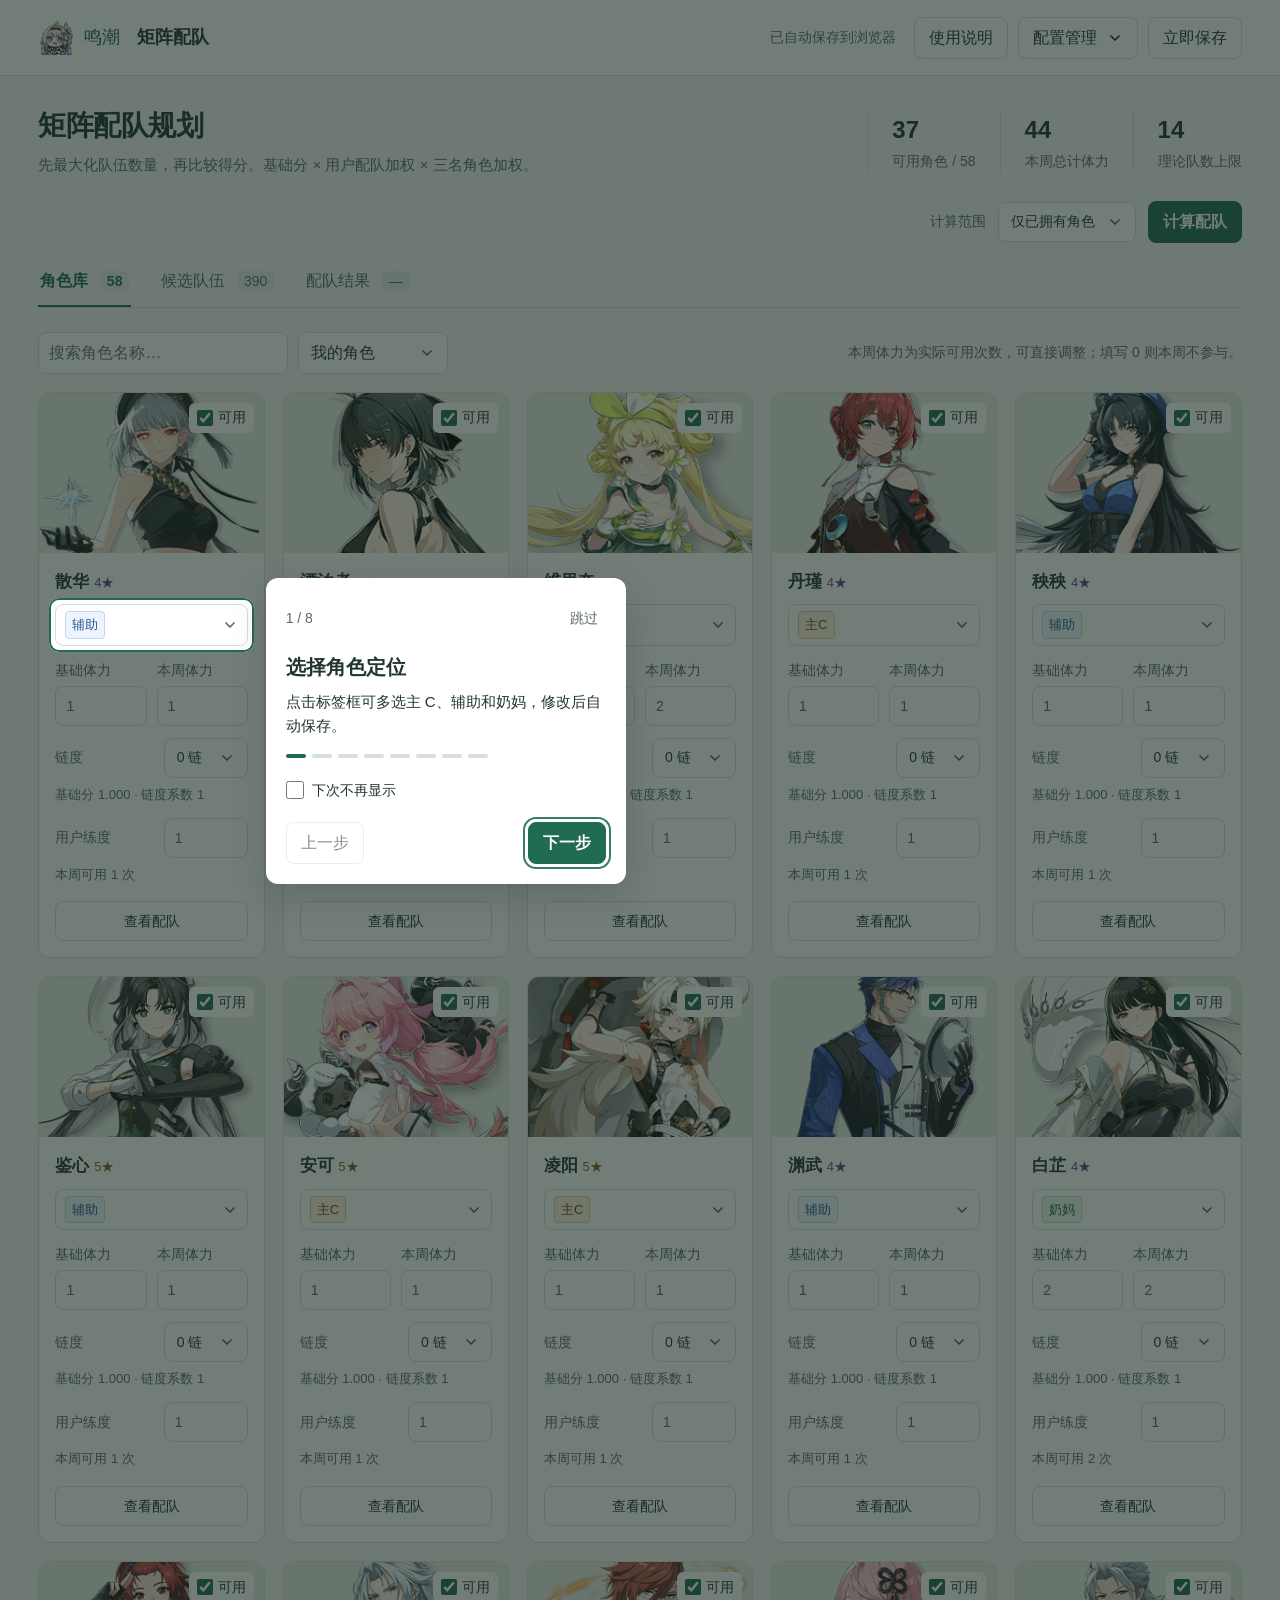
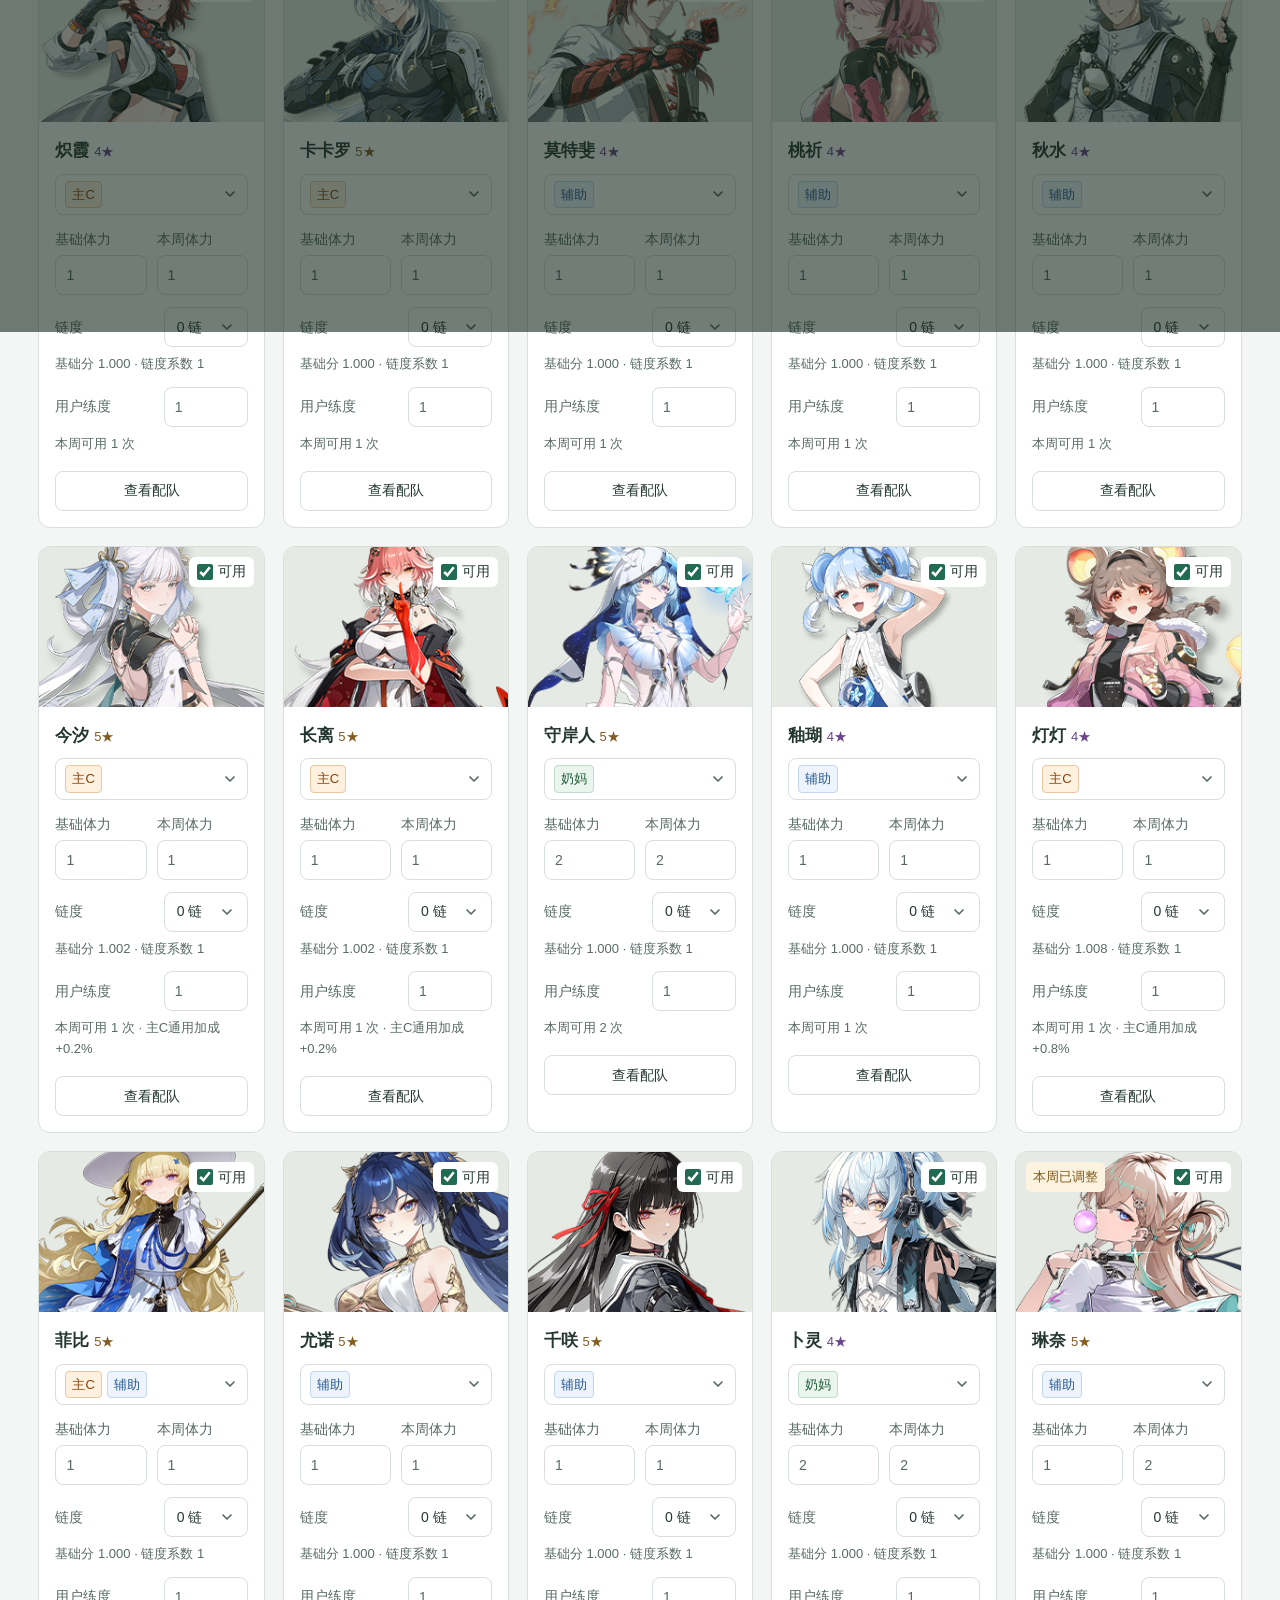
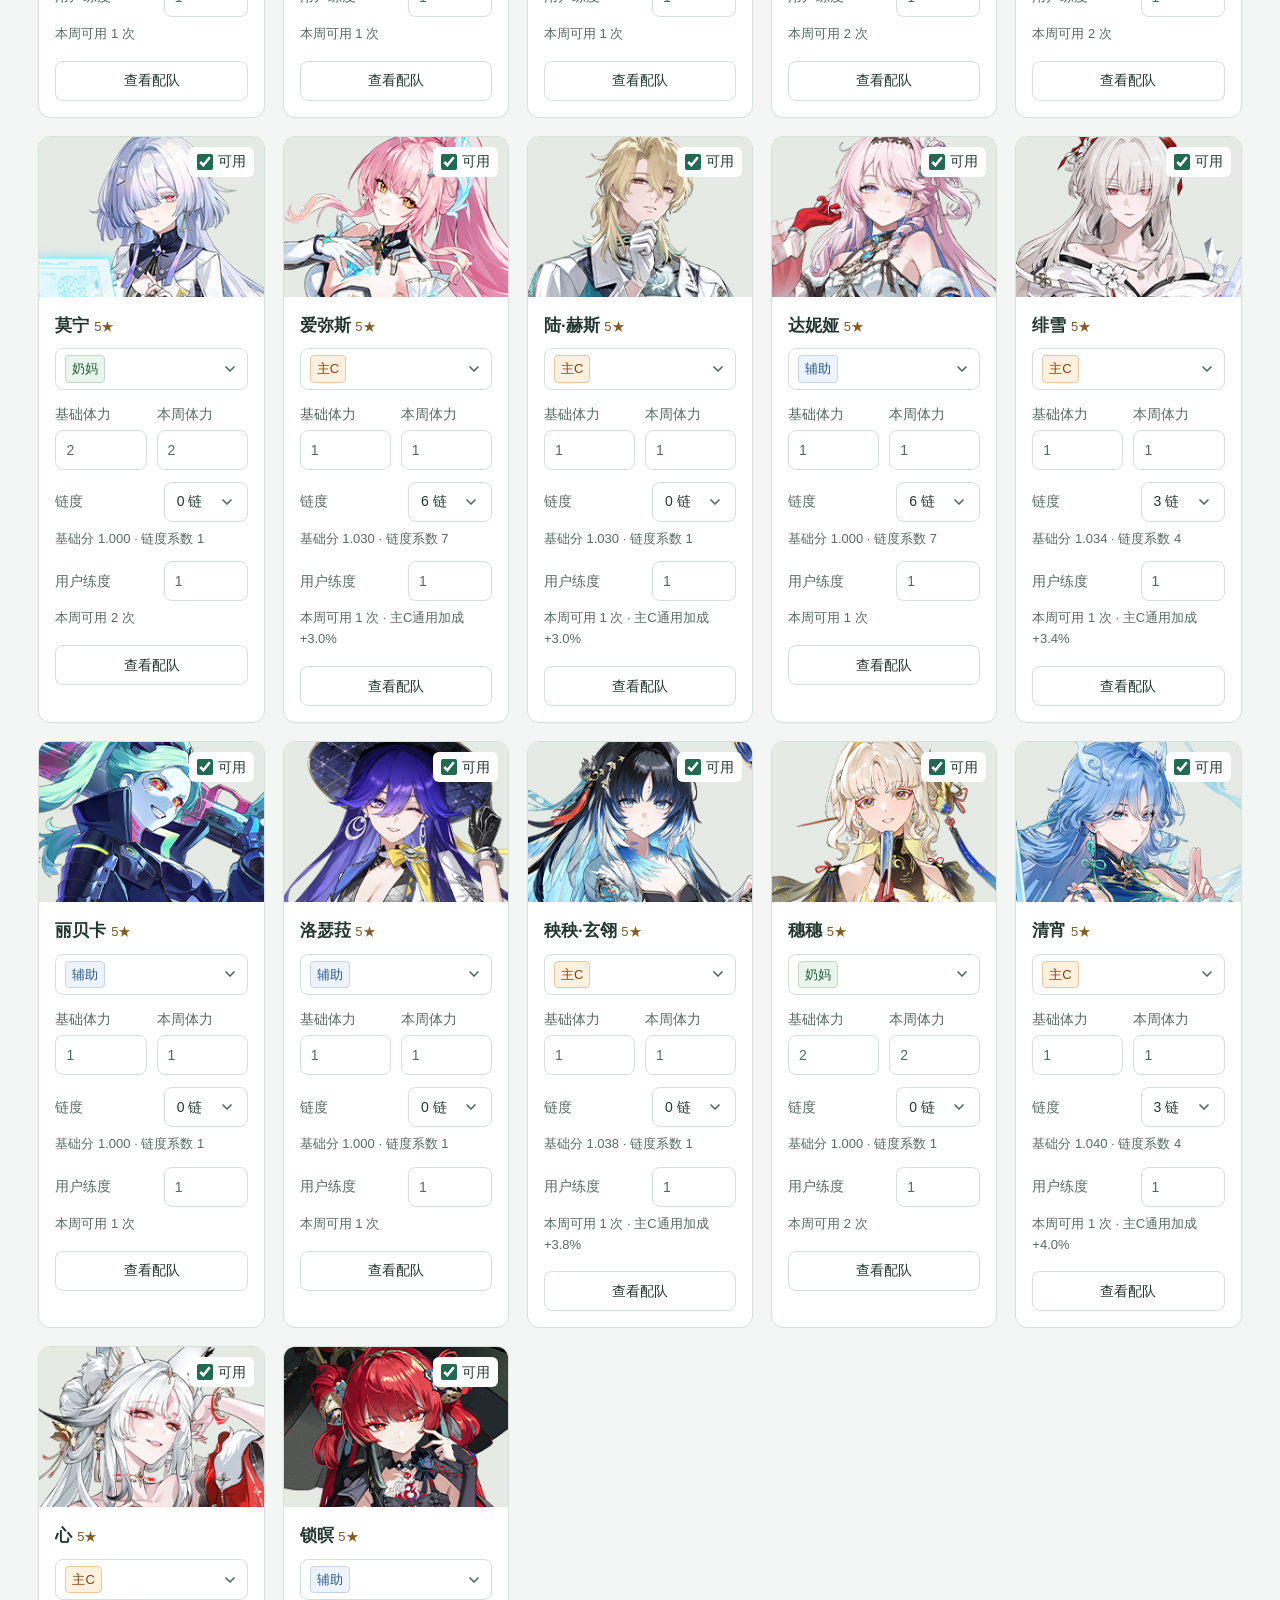
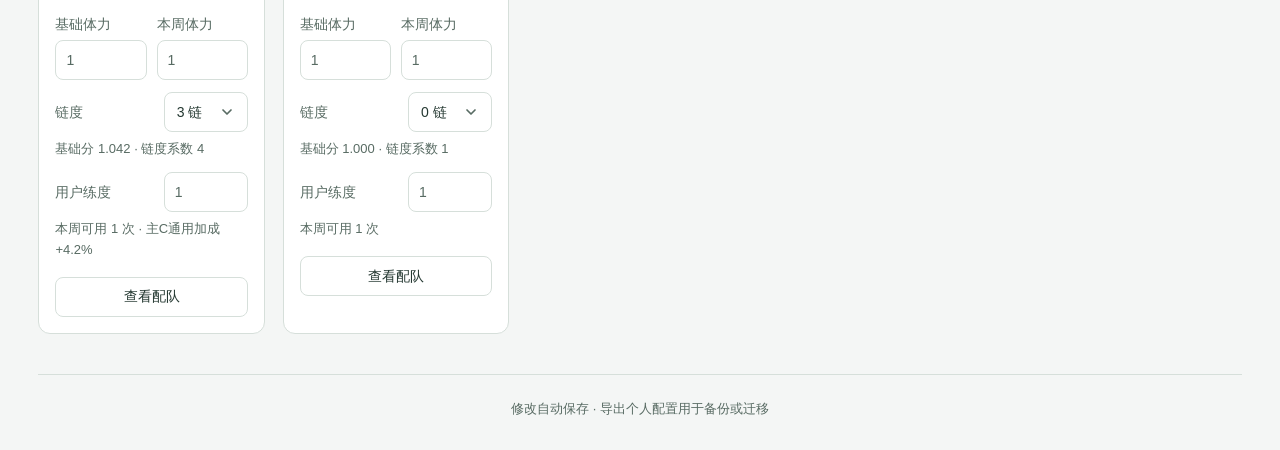
==== web/team_planner/index.html @ 70b5a16c "Extract standalone matrix planner" ====
<!doctype html>
<html lang="zh-CN">
<head><meta charset="utf-8"><meta name="viewport" content="width=device-width,initial-scale=1"><base href="./"><link rel="icon" href="./favicon.ico" sizes="any"><link rel="apple-touch-icon" href="./favicon.png"><title>鸣潮 · 矩阵配队</title><link rel="stylesheet" href="./style.css"><script defer src="./vendor/solver.js"></script><script defer src="./solver-source.js"></script><script defer src="./seed.js"></script><script defer src="./local-planner.js"></script><script defer src="./app.js"></script><script defer src="./custom-select.js"></script></head>
<body>
<header><a class="brand" href="./index.html"><img src="./favicon.png" width="36" height="36" alt="达妮娅"><span>鸣潮 <b>矩阵配队</b></span></a><div class="header-actions"><span id="save-status" role="status">正在载入…</span><button id="show-guide" type="button">使用说明</button><details class="config-menu"><summary>配置管理<svg viewBox="0 0 16 16" aria-hidden="true"><path d="m4 6 4 4 4-4"/></svg></summary><div class="config-options"><button id="export-config">导出个人配置</button><button id="import-config">导入个人配置</button><button id="restore-config">恢复上次保存</button></div></details><input id="import-file" type="file" accept=".json,application/json" hidden><button id="save">立即保存</button></div></header>
<main>
<section class="intro"><div><h1>矩阵配队规划</h1><p class="muted">先最大化队伍数量，再比较得分。基础分 × 用户配队加权 × 三名角色加权。</p></div><div class="summary" id="summary"></div></section>
<div class="workspace-actions"><label class="planning-scope-label">计算范围 <select id="planning-scope" aria-label="配队范围"><option value="owned">仅已拥有角色</option><option value="all">全角色计算（含未拥有）</option></select></label><button class="primary" id="calculate">计算配队</button></div>
<nav aria-label="页面"><button data-tab="characters" class="active">角色库 <span id="character-count"></span></button><button data-tab="teams">候选队伍 <span id="team-count"></span></button><button data-tab="results">配队结果 <span id="result-count">—</span></button></nav>
<section id="characters" class="page">
<div class="toolbar"><div class="filters"><input id="character-search" type="search" placeholder="搜索角色名称…" aria-label="搜索角色"><select id="character-filter" aria-label="角色筛选"><option value="all">全部角色</option><option value="owned" selected>我的角色</option><option value="unowned">未拥有</option><option value="healer">奶妈</option><option value="weekly">本周已调整</option></select></div><span class="hint">本周体力为实际可用次数，可直接调整；填写 0 则本周不参与。</span></div>
<div id="character-grid" class="character-grid"></div>
</section>
<section id="teams" class="page" hidden>
<div class="toolbar"><div class="filters"><input id="team-search" type="search" placeholder="搜索成员，空格匹配多人，如：赞 夏" aria-label="搜索队伍"><select id="team-filter" aria-label="队伍筛选"><option value="available">现有角色可组成</option><option value="all">全部候选</option><option value="unowned">包含未拥有角色</option><option value="locked">必选队伍</option><option value="disabled">已停用</option></select></div><button id="new-team">新建队伍</button></div>
<p class="hint">同一队伍可以有多套输出轴。配队顺序可编辑，实际起手和槽位请参考轴说明。工坊与 Wiki 资料不代表你的账号已实测。</p>
<div id="evidence-filter" class="evidence-filter" aria-label="按证据来源筛选"></div>
<div id="team-grid" class="team-grid"></div>
</section>
<section id="results" class="page" hidden>
<div class="toolbar"><label class="check"><input id="include-inferred" type="checkbox"> 包含机制推导的替补组合（待验证）</label><label class="check"><input id="fill-roles" type="checkbox"> 剩余体力按主辅奶补队</label><label class="check"><input id="fill-solo" type="checkbox"> 丹瑾单人补队（剩余两位不限定位）</label><span class="hint">优先使用候选队伍，再按定位补充；结果按得分升序排列。</span></div>
<div id="result-body" class="empty"><strong>尚未生成配队方案</strong><p>设置角色与候选队伍后，点击上方「计算配队」。</p></div>
</section>
<footer>修改自动保存 · 导出个人配置用于备份或迁移</footer>
</main>
<dialog id="editor"><form id="team-form"><div class="dialog-heading"><div><h2 id="editor-title">编辑队伍</h2><button id="editor-guide" type="button" class="editor-guide">填写说明</button></div><button type="button" id="close-editor" aria-label="关闭">×</button></div>
<div id="member-inputs" class="member-inputs"></div><div id="rover-parking" hidden></div>
<label id="rover-row" hidden>漂泊者属性<select id="rover-attribute"><option value="">请选择属性</option><option>衍射</option><option>湮灭</option><option>气动</option><option>导电</option></select></label>
<p class="hint" id="team-weight"></p><p class="hint" id="source-audit-status"></p>
<label class="block">配队备注<textarea id="team-note" rows="2"></textarea></label>
<div class="axis-heading"><h3>输出轴</h3><button id="add-axis" type="button">＋ 添加一套轴</button></div>
<select id="axis-select" aria-label="选择输出轴"></select><div id="axis-fields"><label class="block">轴名称<input id="axis-name"></label><label class="block">轴说明 / 固定按键流程<textarea id="axis-description" rows="7"></textarea></label><a id="axis-source" target="_blank" rel="noopener">查看工坊代码</a></div><p id="axis-empty" class="hint">该队伍只有配队推荐，尚无输出轴。可以先规划，之后补轴。</p>
<div id="team-sources" class="sources"></div><p id="editor-error" role="alert"></p>
<div class="dialog-footer"><button id="delete-team" type="button" class="danger">删除此候选</button><button type="submit" class="primary">应用到候选列表</button></div>
</form></dialog>
<div id="onboarding" hidden>
<div class="tour-shade"></div><div class="tour-focus" aria-hidden="true"></div>
<section class="tour-panel" role="dialog" aria-modal="true" aria-labelledby="onboarding-title" tabindex="-1">
<div class="tour-heading"><span id="tour-progress"></span><button id="tour-skip" type="button">跳过</button></div>
<h2 id="onboarding-title"></h2><p id="tour-description"></p>
<div class="tour-dots" id="tour-dots" aria-hidden="true"></div>
<label class="check"><input id="hide-onboarding" type="checkbox">下次不再显示</label>
<div class="tour-actions"><button id="tour-prev" type="button">上一步</button><button id="tour-next" type="button" class="primary">下一步</button></div>
</section></div>
<div id="toast"  role="status" hidden></div>
</body></html>
---- web/team_planner/style.css ----
/* Shared visual system: a quiet, readable planning tool. */
:root{--bg:#f4f6f5;--paper:#fff;--ink:#233730;--muted:#586b63;--line:#d6dfda;--accent:#216b52;--soft:#eaf3ed;--gold:#855b21;--focus:#337e65;--field:#fff;--radius:12px;--shadow:0 12px 36px #00000024;--video-ink:#255892;--video-bg:#edf4fd;--workshop-ink:#6a438b;--workshop-bg:#f4eef9;--wiki-ink:#80591c;--wiki-bg:#fbf2df}
*{box-sizing:border-box;scrollbar-width:thin;scrollbar-color:#a8b9af var(--bg)}
body{margin:0;background:var(--bg);color:var(--ink);font:16px/1.5 "Segoe UI","Microsoft YaHei",sans-serif}
::selection{background:#cce5d8;color:#173e2d}input,textarea{caret-color:var(--accent)}
button,input,select,textarea{font:inherit;color:inherit}button,input,select,textarea,summary{border:1px solid var(--line);border-radius:8px;background:var(--field)}
button,summary{min-height:40px;padding:8px 14px;cursor:pointer;transition:background-color 140ms ease-out,border-color 140ms ease-out}
button:hover,summary:hover{border-color:#91ada0;background:var(--soft)}button:disabled{opacity:.55;cursor:default}
button:focus-visible,summary:focus-visible,a:focus-visible,input:focus-visible,textarea:focus-visible{outline:2px solid var(--focus);outline-offset:3px}
input,select,textarea{padding:8px 10px;min-width:0}input::placeholder,textarea::placeholder{color:#63766c}
input[type=checkbox]{accent-color:var(--accent);width:18px;height:18px;margin:0;cursor:pointer;flex:none}
a{color:var(--accent);text-underline-offset:3px}.primary{background:var(--accent);border-color:var(--accent);color:#fff;font-weight:600}.primary:hover{background:#19533f;color:#fff}
header{display:flex;align-items:center;justify-content:space-between;gap:20px;min-height:76px;padding:14px clamp(20px,3vw,48px);background:var(--paper);border-bottom:1px solid var(--line);position:sticky;top:0;z-index:5}
.brand{color:var(--accent);text-decoration:none;white-space:nowrap;font-size:18px}.brand b{margin-left:12px;color:var(--ink);font-weight:600}.header-actions{display:flex;align-items:center;gap:10px}#save-status{font-size:14px;color:var(--muted);margin-right:8px}
.config-menu{position:relative}.config-menu summary{display:flex;align-items:center;gap:10px;list-style:none}.config-menu summary::-webkit-details-marker{display:none}.config-menu svg{width:16px;height:16px;fill:none;stroke:currentColor;stroke-width:1.7;stroke-linecap:round;stroke-linejoin:round}.config-options{position:absolute;right:0;top:calc(100% + 8px);z-index:7;width:190px;padding:6px;border-radius:10px;background:var(--paper);box-shadow:var(--shadow)}.config-options button{display:block;width:100%;border:0;text-align:left}
main{max-width:1500px;margin:auto;padding:32px clamp(20px,3vw,48px)}
.intro{display:flex;justify-content:space-between;align-items:center;gap:32px;margin-bottom:24px}h1{font-size:28px;line-height:1.3;font-weight:650;letter-spacing:-.02em;margin:0 0 10px}h2,h3{font-weight:600}.muted,.hint{color:var(--muted)}.muted{margin:0;max-width:70ch;font-size:15px}.hint{font-size:14px;line-height:1.7}.summary{display:flex;gap:24px;flex-shrink:0}.summary>div{padding-left:24px;border-left:1px solid var(--line)}.summary strong{display:block;font-size:24px;font-weight:600;font-variant-numeric:tabular-nums}.summary small{display:block;font-size:14px;color:var(--muted);font-weight:400;white-space:nowrap;margin-top:3px}
.workspace-actions{display:flex;justify-content:flex-end;align-items:center;gap:12px;margin-bottom:14px}.planning-scope-label{display:flex;align-items:center;gap:12px;font-size:14px;color:var(--muted)}
nav{display:flex;gap:28px;border-bottom:1px solid var(--line);margin-bottom:24px}nav button{border:0;border-bottom:2px solid transparent;border-radius:0;background:transparent;color:var(--muted);padding:12px 2px}nav button.active{border-color:var(--accent);color:var(--accent);font-weight:600}nav button:hover{background:transparent;color:var(--accent)}nav span{margin-left:7px;font-size:14px;font-variant-numeric:tabular-nums;background:#e5ece7;padding:2px 7px;border-radius:5px}
.toolbar{display:flex;justify-content:space-between;align-items:center;gap:14px;margin-bottom:18px;flex-wrap:wrap}.filters{display:flex;gap:10px;max-width:100%;flex-wrap:wrap}.filters input{width:250px;max-width:100%}.check{display:inline-flex;align-items:center;gap:8px;font-size:14px;min-height:32px}.check input{flex:none}
.character-grid{display:grid;grid-template-columns:repeat(auto-fill,minmax(220px,1fr));gap:18px}.character-card{background:var(--paper);border:1px solid var(--line);border-radius:var(--radius);overflow:hidden;position:relative}.portrait{height:160px;position:relative;background:#e6eae4;overflow:hidden}.portrait>img{width:100%;height:100%;object-fit:cover;object-position:center 18%;display:block}.character-card.unowned .portrait>img{filter:grayscale(.8);opacity:.6}.character-card.unowned{background:#eef1ee}.availability{position:absolute;top:10px;right:10px;display:flex;align-items:center;gap:5px;min-height:30px;padding:4px 8px;background:var(--paper);border-radius:6px;font-size:14px}.availability input{width:16px;height:16px}.weekly-badge{position:absolute;left:10px;top:10px;font-size:13px;padding:5px 7px;border-radius:5px;background:var(--wiki-bg);color:var(--wiki-ink)}
.character-info{padding:16px}.character-name{font-size:17px;font-weight:600;margin-bottom:10px;overflow:hidden;text-overflow:ellipsis;white-space:nowrap}.rarity{font-size:13px;font-weight:500}.rarity-5{color:var(--gold)}.rarity-4{color:var(--workshop-ink)}.stamina-inputs{display:flex;gap:10px;margin-top:14px}.stamina-inputs label{flex:1;min-width:0;font-size:14px;color:var(--muted)}.stamina-inputs input{width:100%;margin-top:5px;height:40px;font-variant-numeric:tabular-nums}.character-weight{display:flex;align-items:center;justify-content:space-between;gap:10px;margin-top:12px;font-size:14px;color:var(--muted);white-space:nowrap}.character-weight input{width:84px;height:40px;font-variant-numeric:tabular-nums}.character-foot{font-size:13px;color:var(--muted);margin-top:7px;line-height:1.6}.character-info>[data-view-teams]{width:100%;margin-top:16px;font-size:14px}
.role-select{position:relative;margin:10px 0}.role-select-trigger{display:flex;align-items:center;flex-wrap:wrap;gap:5px;width:100%;padding:6px 9px;min-height:40px;text-align:left}.role-tag{padding:3px 6px;font-size:13px;border-radius:4px;background:var(--role-bg);color:var(--role-color);border:1px solid var(--role-border)}.role-0{--role-color:#89410b;--role-bg:#fff1df;--role-border:#ebc69e}.role-1{--role-color:#255892;--role-bg:#edf4fd;--role-border:#c3d6ef}.role-2{--role-color:#24613d;--role-bg:#eaf5ed;--role-border:#c0dbc9}.role-arrow{margin-left:auto;display:grid;place-items:center;width:16px;height:16px;color:var(--muted)}.role-arrow svg{width:16px;height:16px;display:block}.role-options{position:absolute;left:0;right:0;top:calc(100% + 5px);z-index:3;background:var(--paper);border-radius:8px;box-shadow:var(--shadow);padding:5px}.role-option{display:flex;align-items:center;gap:8px;width:100%;border:0;text-align:left;padding:7px}.role-check{width:16px;height:16px;line-height:14px;text-align:center;border:1px solid var(--line);border-radius:3px}.role-option[aria-checked=true] .role-check{background:var(--accent);border-color:var(--accent);color:#fff}
.evidence-filter{margin:20px 0 24px;padding:18px 0;border-top:1px solid var(--line);border-bottom:1px solid var(--line)}.evidence-filter-heading{display:flex;align-items:center;gap:14px;margin-bottom:12px;flex-wrap:wrap}.evidence-filter-heading strong{font-size:15px}.evidence-filter-heading>span{font-size:13px;color:var(--muted)}.evidence-filter-heading button{margin-left:auto;font-size:14px;min-height:32px;padding:4px 10px}.evidence-filter-options{display:flex;flex-wrap:wrap;gap:8px}.evidence-chip{display:inline-flex;align-items:center;gap:8px;min-height:38px;padding:7px 10px;font-size:14px;background:var(--tag-bg);color:var(--tag-ink);border:1px solid transparent}.evidence-chip:hover{background:var(--tag-bg);border-color:var(--tag-ink)}.evidence-chip[aria-pressed=true]{outline:2px solid var(--tag-ink);outline-offset:1px;border-color:var(--tag-ink)}.evidence-count{padding-left:8px;border-left:1px solid currentColor;font-size:13px;font-variant-numeric:tabular-nums}.evidence-video{--tag-ink:var(--video-ink);--tag-bg:var(--video-bg)}.evidence-workshop{--tag-ink:var(--workshop-ink);--tag-bg:var(--workshop-bg)}.evidence-wiki{--tag-ink:var(--wiki-ink);--tag-bg:var(--wiki-bg)}.evidence-reference{--tag-ink:#596960;--tag-bg:#eef1ef}.evidence-tags{display:flex;flex-wrap:wrap;gap:5px;min-width:0}.tag{display:inline-flex;align-items:center;gap:6px;font-size:14px;line-height:1.5;border-radius:4px;background:var(--tag-bg,var(--soft));color:var(--tag-ink,var(--accent));padding:4px 7px}.tag b{font-weight:600;font-variant-numeric:tabular-nums}
.team-grid,.result-grid{display:grid;grid-template-columns:repeat(auto-fill,minmax(320px,1fr));gap:18px}.team-card{border:1px solid var(--line);background:var(--paper);padding:18px;border-radius:var(--radius);display:flex;flex-direction:column;min-width:0}.team-card.disabled{background:#edf0ed;color:var(--muted)}.team-card.disabled .member img{filter:grayscale(.85);opacity:.65}.team-card.disabled .tag{color:#596960;background:#e3e9e4}.team-top{display:flex;justify-content:space-between;align-items:flex-start;gap:10px;margin-bottom:18px}.team-top>.check{flex-shrink:0;white-space:nowrap}.team-portraits{display:flex;gap:12px;margin-bottom:14px}.member{flex:1;min-width:0;text-align:center}.member img{width:100%;height:96px;border-radius:7px;object-fit:cover;object-position:center 18%;background:#edf0e9}.member span{display:block;font-size:14px;margin-top:5px;white-space:nowrap;overflow:hidden;text-overflow:ellipsis}.team-meta{font-size:13px;color:var(--muted);line-height:1.7;margin-bottom:16px}.team-bottom{display:flex;justify-content:space-between;align-items:center;flex-wrap:wrap;gap:12px;margin-top:auto;padding-top:14px;border-top:1px solid var(--line)}.team-bottom small{flex:1;min-width:140px;font-size:13px;color:var(--muted);font-variant-numeric:tabular-nums}.team-bottom button{font-size:14px;min-height:36px;padding:7px 10px}
.empty{padding:64px 24px;text-align:center;border:1px dashed var(--line);border-radius:var(--radius);color:var(--muted);grid-column:1/-1}.empty strong{font-size:20px;color:var(--ink);font-weight:600}.empty p{font-size:15px;margin:10px 0 0}.result-heading{display:flex;align-items:center;justify-content:space-between;gap:24px;padding:20px 0;border-bottom:1px solid var(--line);margin-bottom:22px}.result-heading strong{font-size:26px}.result-heading p{font-size:14px;margin:6px 0 0;color:var(--muted)}.result-heading .hint{font-variant-numeric:tabular-nums}.remaining{margin-top:32px}.remaining h3{margin-bottom:8px}.remaining-list{display:flex;flex-wrap:wrap;gap:8px}.remaining-list span{background:var(--paper);border:1px solid var(--line);padding:7px 10px;border-radius:6px;font-size:14px}.stale:before{content:"配置已修改，请重新计算。卡片已同步当前设置，配队方案仍为上次计算结果。";display:block;padding:12px 16px;margin-bottom:14px;background:var(--wiki-bg);border-radius:8px;color:var(--wiki-ink)}footer{font-size:13px;color:var(--muted);text-align:center;padding:24px 0 0;margin-top:40px;border-top:1px solid var(--line)}
dialog{border:0;border-radius:16px;padding:28px;width:min(780px,calc(100vw - 32px));max-height:90vh;background:var(--paper);color:var(--ink);box-shadow:var(--shadow)}dialog::backdrop{background:#172c2466}.dialog-heading{display:flex;justify-content:space-between;align-items:flex-start;gap:16px;margin-bottom:24px}.dialog-heading h2{font-size:20px;margin:0;line-height:1.5}.dialog-heading button{padding:0;width:36px;min-height:36px;font-size:24px;flex:none}.member-inputs{display:grid;grid-template-columns:repeat(3,minmax(0,1fr));gap:14px}.member-inputs label{font-size:14px;color:var(--muted)}.member-inputs img{display:block;width:100%;height:112px;object-fit:cover;object-position:center 18%;border-radius:8px;margin:7px 0}.editor-options{display:flex;align-items:end;gap:18px;flex-wrap:wrap;margin-top:22px}.editor-options>label:not(.check){font-size:14px;color:var(--muted)}.editor-options input[type=number]{display:block;margin-top:6px;width:130px}.editor-options .check{min-height:40px}.block{display:block;font-size:14px;color:var(--muted);margin-top:18px}.block input,.block textarea{display:block;width:100%;margin-top:7px}.block textarea{resize:vertical;line-height:1.6}.axis-heading{display:flex;justify-content:space-between;align-items:center;gap:14px;border-top:1px solid var(--line);padding-top:16px;margin-top:24px}.axis-heading h3{font-size:16px}.axis-heading button{font-size:14px}.sources{max-height:200px;overflow:auto;margin-top:18px;display:flex;flex-direction:column;gap:8px}.sources a,#axis-source{font-size:14px;overflow-wrap:anywhere}#axis-source{display:inline-block;margin-top:10px}.dialog-footer{display:flex;justify-content:space-between;gap:16px;margin-top:24px;padding-top:20px;border-top:1px solid var(--line)}.danger{color:#923b30;background:#fff8f6}.danger:hover{background:#fbe9e5;border-color:#c08c84}#editor-error{color:#a8342b;font-size:14px}#toast{position:fixed;bottom:24px;left:50%;transform:translateX(-50%);max-width:calc(100vw - 32px);width:max-content;padding:12px 20px;background:var(--ink);color:#fff;border-radius:9px;z-index:40;box-shadow:var(--shadow)}
.custom-select{display:inline-flex;position:relative;min-width:0;max-width:100%;vertical-align:middle}select.custom-select-native{display:none!important}.select-trigger{display:flex;align-items:center;justify-content:space-between;gap:12px;width:100%;min-height:40px;padding:8px 12px;border:1px solid var(--line);border-radius:8px;background:var(--field);color:var(--ink);font:inherit;text-align:left;cursor:pointer}.select-trigger:hover{border-color:#91ada0;background:var(--soft)}.select-trigger:focus-visible,.select-trigger[aria-expanded=true]{outline:2px solid var(--focus);outline-offset:2px}.select-value{overflow:hidden;text-overflow:ellipsis;white-space:nowrap}.select-chevron{display:flex;align-items:center;justify-content:center;width:16px;height:16px;flex:0 0 16px;color:var(--muted);align-self:center}.select-chevron svg{display:block;width:16px;height:16px}.select-trigger[aria-expanded=true] .select-chevron{transform:rotate(180deg)}.select-menu{position:fixed;z-index:10000;overflow:auto;padding:5px;background:var(--paper);border:0;border-radius:10px;box-shadow:var(--shadow);overscroll-behavior:contain;box-sizing:border-box}.select-option{display:block;position:relative;width:100%;min-height:40px;border:0;border-radius:6px;padding:8px 28px 8px 10px;background:transparent;color:var(--ink);text-align:left;font:inherit;white-space:normal;line-height:1.5;cursor:pointer}.select-option:hover,.select-option:focus{background:var(--soft);outline:2px solid var(--focus);outline-offset:-2px}.select-option[aria-selected=true]{background:var(--soft);color:var(--accent);font-weight:600}.select-option[aria-selected=true]::after{content:'✓';position:absolute;right:9px;top:9px}.select-option:disabled{opacity:.5}.character-weight .custom-select{min-width:84px}.member-inputs .custom-select,.editor-options .custom-select{width:100%}.filters .custom-select{min-width:150px}#team-form>.custom-select{width:100%}
[hidden]{display:none!important}
@media(max-width:1100px){.intro{align-items:flex-start;flex-wrap:wrap}.summary{gap:20px}.summary>div:first-child{padding-left:0;border:0}.summary>div{padding-left:20px}#save-status{display:none}.character-grid{grid-template-columns:repeat(auto-fill,minmax(210px,1fr))}}
@media(max-width:700px){header{padding:12px 20px;flex-wrap:wrap;gap:12px}.header-actions{width:100%;gap:8px}.header-actions>button,.config-menu summary{font-size:14px;padding:8px 10px}.header-actions #save{margin-left:auto}main{padding:24px 20px}.intro{gap:20px}h1{font-size:25px}.workspace-actions{justify-content:flex-start;margin-top:24px}.result-heading{display:block}.result-heading>.hint{margin-top:14px}.team-top{flex-wrap:wrap}.team-grid,.result-grid{grid-template-columns:minmax(0,1fr)}nav{gap:18px}nav button{font-size:14px}nav span{margin-left:4px;padding:2px 5px}.evidence-filter-heading>span{width:100%;order:3}.evidence-filter-heading{gap:8px}.evidence-chip{min-height:44px}.member-inputs{gap:8px}.member-inputs img{height:85px}dialog{padding:20px}.dialog-heading h2{font-size:18px}.select-option{min-height:44px}}
@media(max-width:480px){header{position:static;padding:14px 16px}main{padding:24px 16px}.character-grid{grid-template-columns:1fr}.portrait{height:180px}.summary{gap:16px;width:100%}.summary>div{padding-left:16px;flex:1}.summary strong{font-size:22px}.summary small{font-size:12px}.workspace-actions{gap:10px}.planning-scope-label{flex:1;gap:8px}.planning-scope-label .custom-select{flex:1}.workspace-actions .primary{padding:9px 12px}nav{gap:0;justify-content:space-between}nav button{white-space:nowrap}.filters{width:100%}.filters input{width:100%}.filters .custom-select{flex:1}.team-top>.check{margin-left:auto}.member-inputs .select-trigger{padding:8px 6px;gap:3px;font-size:14px}.dialog-footer button{font-size:14px}}
@media(prefers-reduced-motion:reduce){button,summary{transition:none}.select-chevron{transition:none}}

/* Tour coordinates follow live DOM geometry, including dialog top-layer content. */
#onboarding{display:contents}.tour-shade{position:fixed;inset:0;z-index:30;background:transparent;pointer-events:auto}
.tour-focus{position:fixed;z-index:31;pointer-events:none;border:2px solid var(--accent);border-radius:10px;box-shadow:0 0 0 100vmax #14271e99}
.tour-panel{position:fixed;z-index:32;width:min(360px,calc(100vw - 32px));max-height:calc(100dvh - 32px);overflow:auto;background:var(--paper);border-radius:12px;padding:20px;box-shadow:var(--shadow);pointer-events:auto}
.tour-heading,.tour-actions{display:flex;justify-content:space-between;align-items:center;gap:12px}.tour-heading{font-size:14px;color:var(--muted)}.tour-heading button{padding:4px 8px;border:0}
.tour-panel h2{font-size:20px;margin:14px 0 8px}.tour-panel p{font-size:15px;line-height:1.6;margin:0 0 16px}.tour-dots{display:flex;gap:6px;margin:16px 0}.tour-dots span{width:20px;height:4px;border-radius:2px;background:var(--line)}.tour-dots .active{background:var(--accent)}.tour-actions{margin-top:16px}
.dialog-heading .editor-guide{width:auto;white-space:nowrap;font-size:14px;margin-top:8px;padding:4px 8px;min-height:30px}.member-slot{min-width:0}.member-slot>label{display:block}.member-slot #rover-row{margin-top:12px;padding-top:12px;border-top:1px solid var(--line);color:var(--accent);font-size:14px}.member-slot #rover-row .custom-select{margin-top:6px;width:100%}
@media(max-width:700px){.tour-panel{padding:16px}}

.team-card.disabled{opacity:.65;background:#eef0ed;border-color:#d7dcd7}.team-card.disabled .team-portraits{filter:grayscale(1)}.team-card.disabled .tag{background:#e0e3df;color:#626c65}


[data-evidence="all"][aria-pressed="true"]{border-color:var(--accent);color:var(--accent);background:var(--soft)}

.member-image{position:relative}.member-image img{display:block}.member .member-name{white-space:normal;overflow-wrap:anywhere;line-height:1.5;min-height:21px}.member-image .rover-attribute{position:absolute;bottom:5px;right:5px;display:block;margin:0;padding:2px 5px;border-radius:4px;font-size:12px;line-height:1.5;font-weight:600;background:var(--rover-bg);color:var(--rover-ink)}
.rover-衍射{--rover-bg:#fff3ce;--rover-ink:#735019}.rover-湮灭{--rover-bg:#fbe4ef;--rover-ink:#893259}.rover-气动{--rover-bg:#dbf6e9;--rover-ink:#22644a}.rover-导电{--rover-bg:#ede6fc;--rover-ink:#62408c}
#team-search{width:340px}
@media(max-width:480px){#team-search{width:100%}}

.team-card.is-required{border-color:var(--accent)}.required-marker{display:flex;align-items:center;gap:7px;align-self:flex-start;margin-bottom:14px;padding:5px 9px;border-radius:5px;background:var(--accent);color:var(--paper);font-size:14px;font-weight:600;line-height:1.5}.required-marker svg{width:18px;height:18px;flex:none}
.team-adjustments{display:flex;align-items:center;justify-content:space-between;gap:12px;margin-top:auto;padding:0 0 14px;flex-wrap:wrap}
.team-user-weight{display:flex;align-items:center;gap:10px;font-size:14px;color:var(--muted);white-space:nowrap}
.team-user-weight input{width:80px;height:40px;font-variant-numeric:tabular-nums}
.required-switch{display:inline-flex;align-items:center;gap:7px;min-height:44px;font-size:14px;cursor:pointer;white-space:nowrap}
.required-switch input{appearance:none;position:relative;width:32px;height:20px;padding:0;border:1px solid var(--muted);border-radius:12px;background:var(--field);flex:none;cursor:pointer}
.required-switch input::before{content:'';position:absolute;top:3px;left:3px;width:12px;height:12px;background:var(--muted);border-radius:50%}
.required-switch input:checked{background:var(--accent);border-color:var(--accent)}
.required-switch input:checked::before{left:15px;background:var(--paper)}
.required-switch:hover input{outline:2px solid var(--line);outline-offset:2px}
.team-card .team-bottom{margin-top:0}
.team-card-title{font-size:16px;line-height:1.5;font-weight:600;margin:0 0 14px}
.team-score{display:flex;flex-direction:column;gap:3px;min-width:0;font-size:14px;font-variant-numeric:tabular-nums}
.team-score small{font-size:13px;color:var(--muted)}
.team-score strong{font-size:16px;font-weight:600;color:var(--accent);overflow-wrap:anywhere}
@media(forced-colors:active){.required-switch input{appearance:auto}.required-switch input::before{display:none}}

.brand{display:inline-flex;align-items:center;gap:10px}.brand>img{display:block;width:36px;height:36px;border-radius:8px;flex:none}

.brand>img{border-radius:0;object-fit:contain;background:transparent}
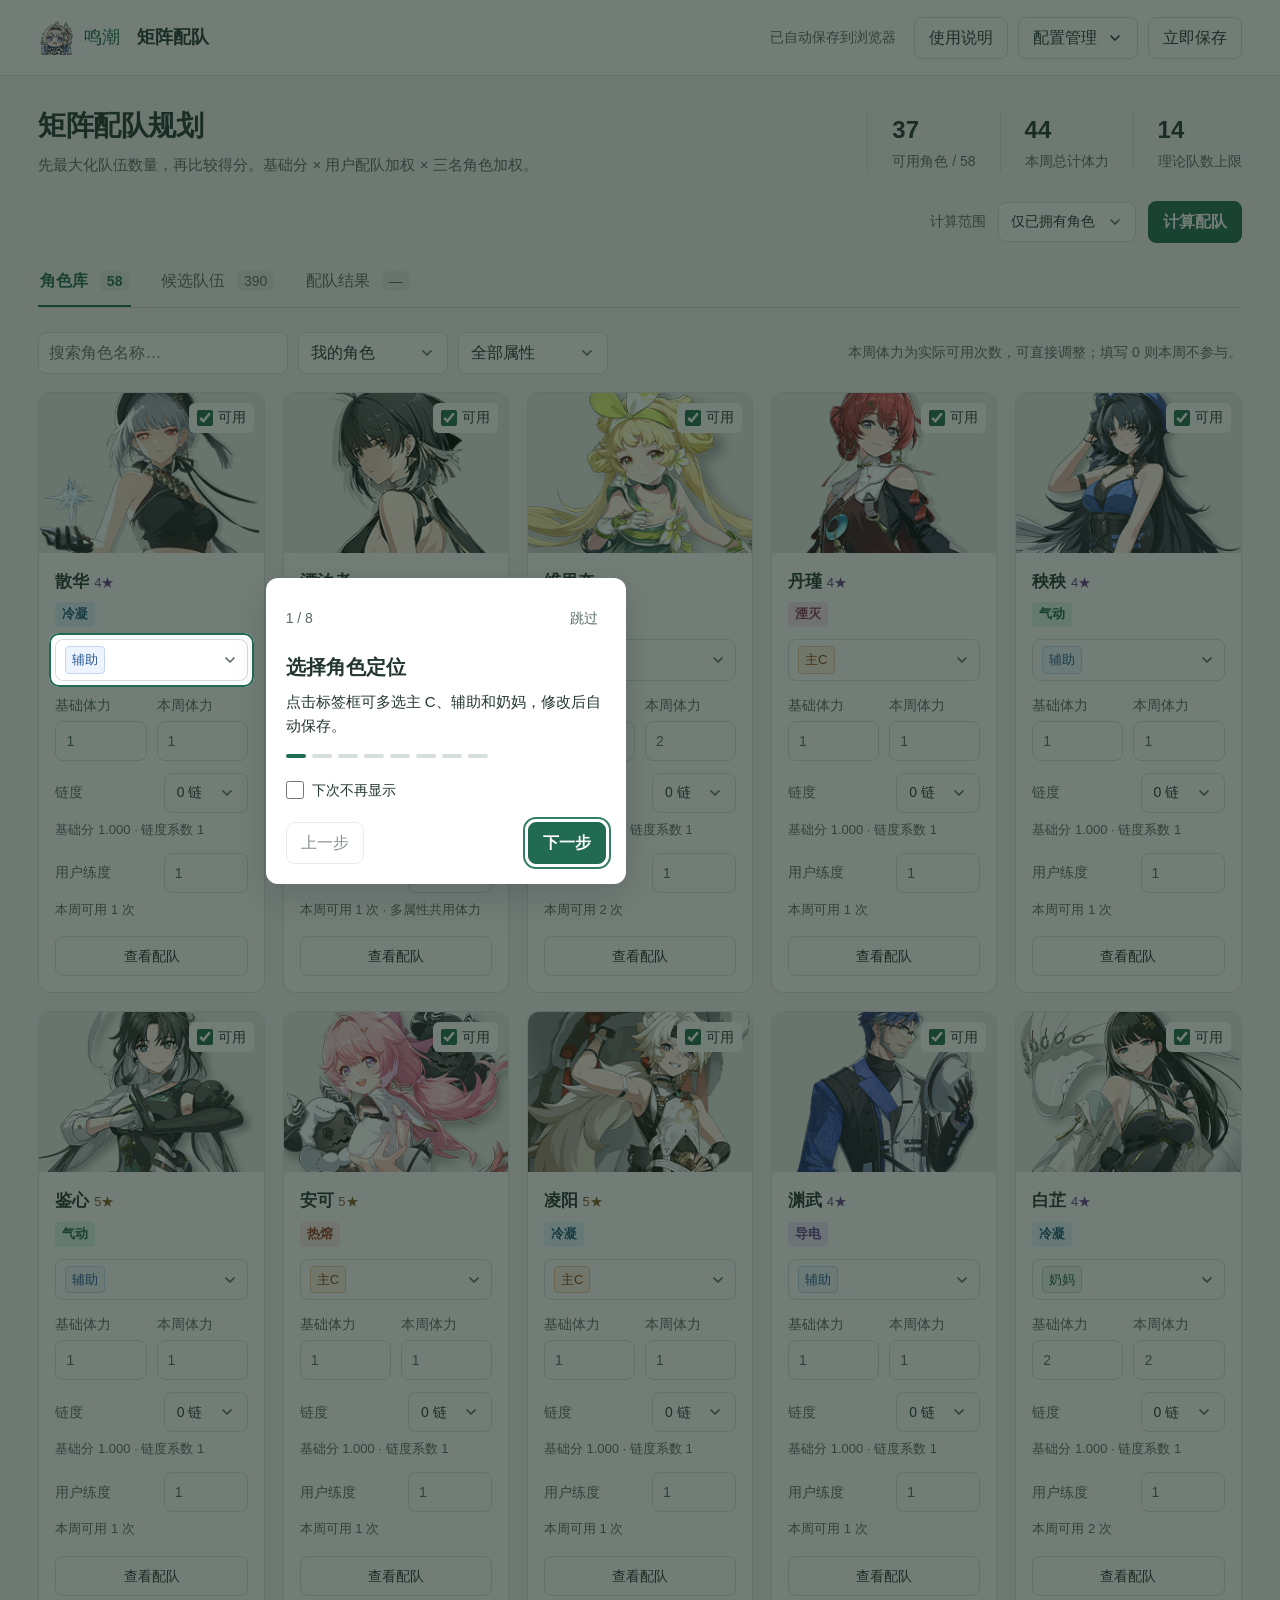
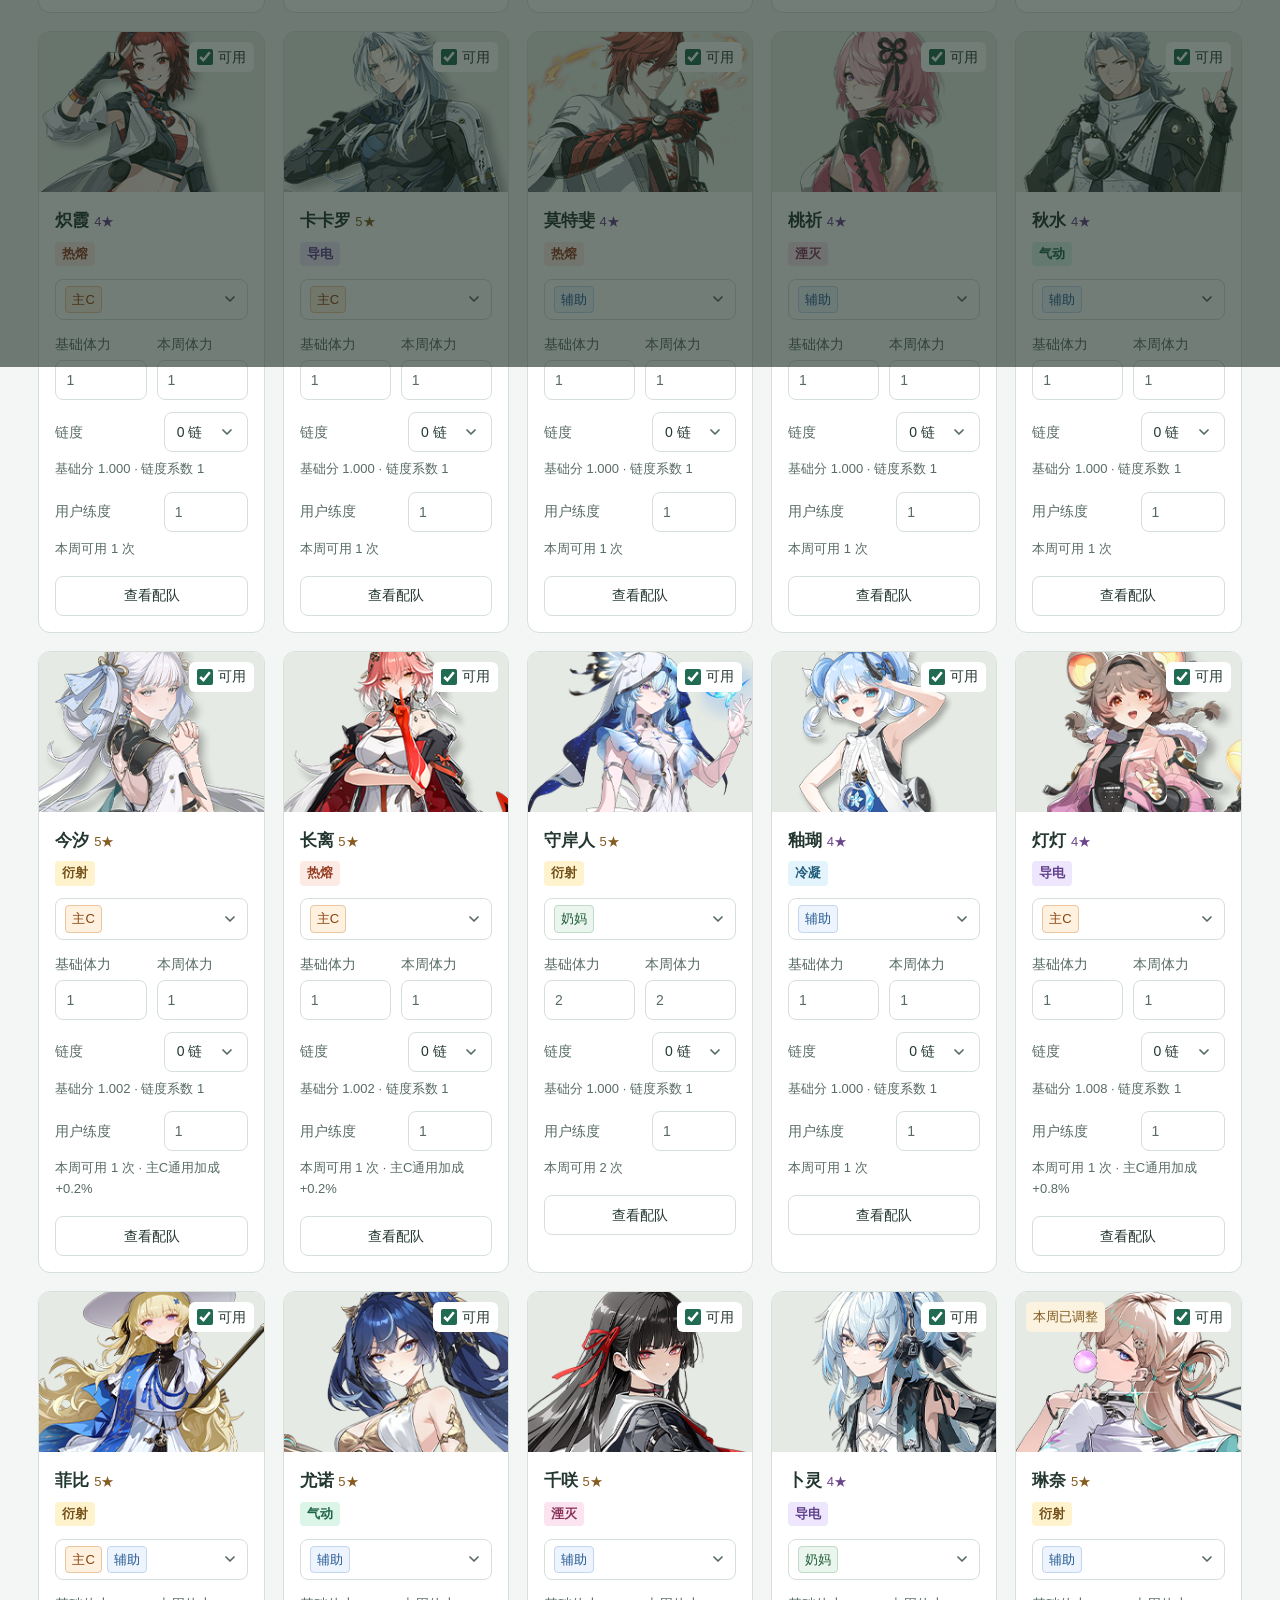
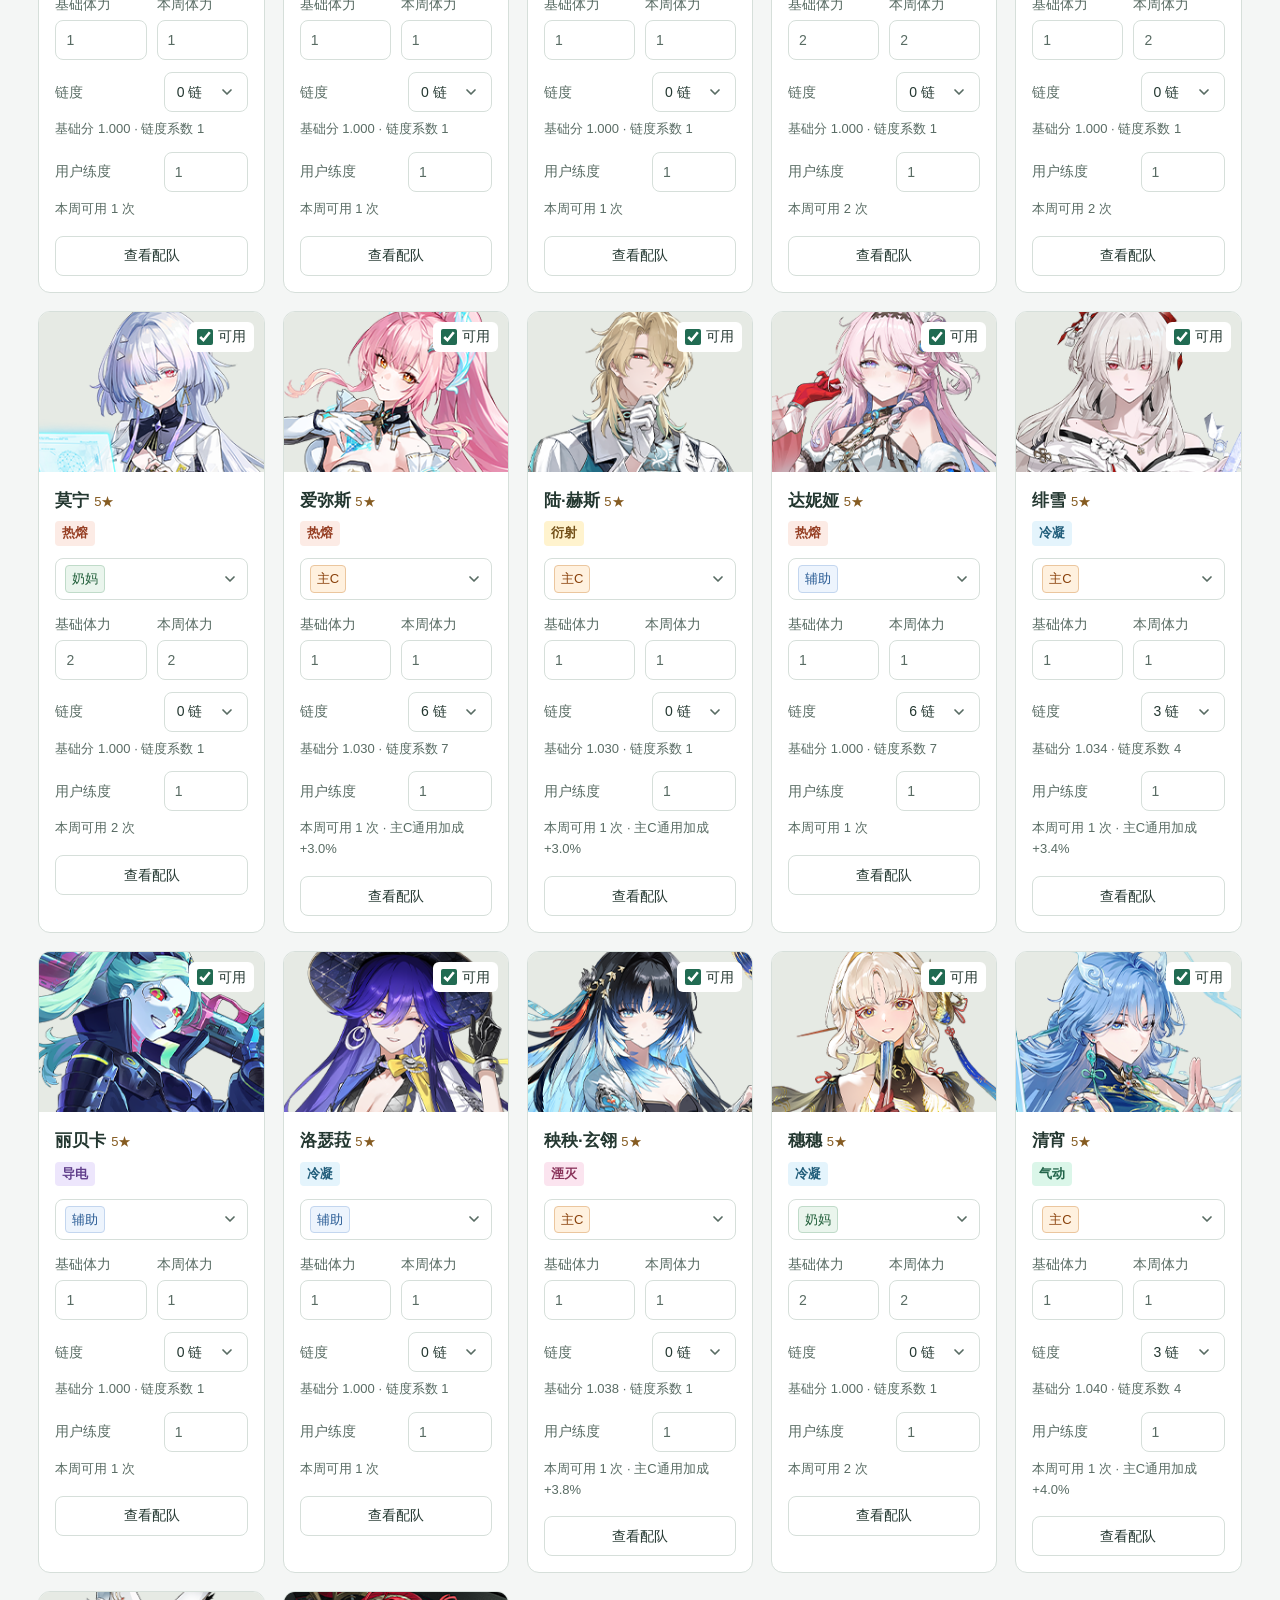
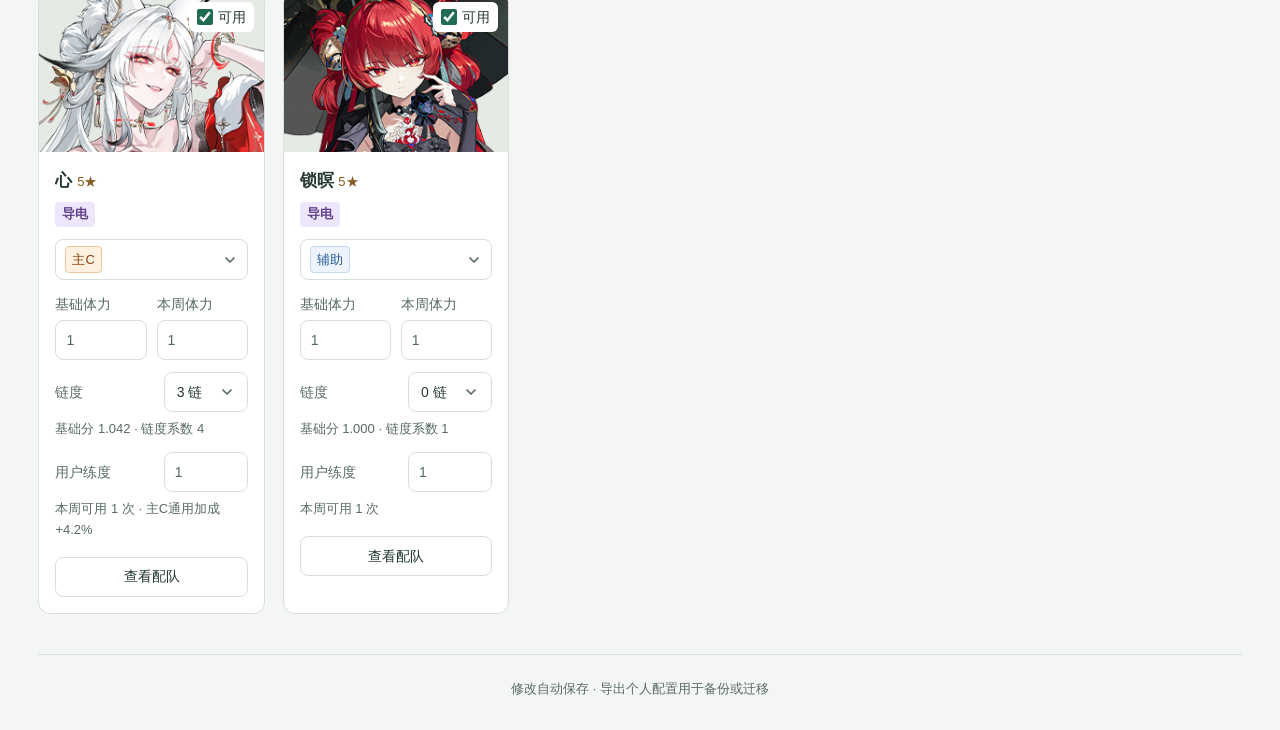
==== commit a5e59cab: "Release v1.2.1 with element filters and platform packages" ====
--- a/web/team_planner/index.html
+++ b/web/team_planner/index.html
@@ -8,11 +8,11 @@
 <div class="workspace-actions"><label class="planning-scope-label">计算范围 <select id="planning-scope" aria-label="配队范围"><option value="owned">仅已拥有角色</option><option value="all">全角色计算（含未拥有）</option></select></label><button class="primary" id="calculate">计算配队</button></div>
 <nav aria-label="页面"><button data-tab="characters" class="active">角色库 <span id="character-count"></span></button><button data-tab="teams">候选队伍 <span id="team-count"></span></button><button data-tab="results">配队结果 <span id="result-count">—</span></button></nav>
 <section id="characters" class="page">
-<div class="toolbar"><div class="filters"><input id="character-search" type="search" placeholder="搜索角色名称…" aria-label="搜索角色"><select id="character-filter" aria-label="角色筛选"><option value="all">全部角色</option><option value="owned" selected>我的角色</option><option value="unowned">未拥有</option><option value="healer">奶妈</option><option value="weekly">本周已调整</option></select></div><span class="hint">本周体力为实际可用次数，可直接调整；填写 0 则本周不参与。</span></div>
+<div class="toolbar"><div class="filters"><input id="character-search" type="search" placeholder="搜索角色名称…" aria-label="搜索角色"><select id="character-filter" aria-label="角色筛选"><option value="all">全部角色</option><option value="owned" selected>我的角色</option><option value="unowned">未拥有</option><option value="healer">奶妈</option><option value="weekly">本周已调整</option></select><select id="character-element" aria-label="属性筛选"><option value="all">全部属性</option><option data-element="冷凝">冷凝</option><option data-element="热熔">热熔</option><option data-element="导电">导电</option><option data-element="气动">气动</option><option data-element="衍射">衍射</option><option data-element="湮灭">湮灭</option></select></div><span class="hint">本周体力为实际可用次数，可直接调整；填写 0 则本周不参与。</span></div>
 <div id="character-grid" class="character-grid"></div>
 </section>
 <section id="teams" class="page" hidden>
-<div class="toolbar"><div class="filters"><input id="team-search" type="search" placeholder="搜索成员，空格匹配多人，如：赞 夏" aria-label="搜索队伍"><select id="team-filter" aria-label="队伍筛选"><option value="available">现有角色可组成</option><option value="all">全部候选</option><option value="unowned">包含未拥有角色</option><option value="locked">必选队伍</option><option value="disabled">已停用</option></select></div><button id="new-team">新建队伍</button></div>
+<div class="toolbar"><div class="filters"><input id="team-search" type="search" placeholder="搜索成员，空格匹配多人，如：赞 夏" aria-label="搜索队伍"><select id="team-filter" aria-label="队伍筛选"><option value="available">现有角色可组成</option><option value="all">全部候选</option><option value="unowned">包含未拥有角色</option><option value="locked">必选队伍</option><option value="disabled">已停用</option></select><select id="team-element" aria-label="队伍主属性筛选"><option value="all">全部主属性</option><option data-element="冷凝">冷凝</option><option data-element="热熔">热熔</option><option data-element="导电">导电</option><option data-element="气动">气动</option><option data-element="衍射">衍射</option><option data-element="湮灭">湮灭</option></select></div><button id="new-team">新建队伍</button></div>
 <p class="hint">同一队伍可以有多套输出轴。配队顺序可编辑，实际起手和槽位请参考轴说明。工坊与 Wiki 资料不代表你的账号已实测。</p>
 <div id="evidence-filter" class="evidence-filter" aria-label="按证据来源筛选"></div>
 <div id="team-grid" class="team-grid"></div>
@@ -25,7 +25,7 @@
 </main>
 <dialog id="editor"><form id="team-form"><div class="dialog-heading"><div><h2 id="editor-title">编辑队伍</h2><button id="editor-guide" type="button" class="editor-guide">填写说明</button></div><button type="button" id="close-editor" aria-label="关闭">×</button></div>
 <div id="member-inputs" class="member-inputs"></div><div id="rover-parking" hidden></div>
-<label id="rover-row" hidden>漂泊者属性<select id="rover-attribute"><option value="">请选择属性</option><option>衍射</option><option>湮灭</option><option>气动</option><option>导电</option></select></label>
+<label id="rover-row" hidden>漂泊者属性<select id="rover-attribute"><option value="">请选择属性</option><option data-element="衍射">衍射</option><option data-element="湮灭">湮灭</option><option data-element="气动">气动</option><option data-element="导电">导电</option></select></label>
 <p class="hint" id="team-weight"></p><p class="hint" id="source-audit-status"></p>
 <label class="block">配队备注<textarea id="team-note" rows="2"></textarea></label>
 <div class="axis-heading"><h3>输出轴</h3><button id="add-axis" type="button">＋ 添加一套轴</button></div>
--- a/web/team_planner/style.css
+++ b/web/team_planner/style.css
@@ -46,8 +46,19 @@
 
 [data-evidence="all"][aria-pressed="true"]{border-color:var(--accent);color:var(--accent);background:var(--soft)}
 
-.member-image{position:relative}.member-image img{display:block}.member .member-name{white-space:normal;overflow-wrap:anywhere;line-height:1.5;min-height:21px}.member-image .rover-attribute{position:absolute;bottom:5px;right:5px;display:block;margin:0;padding:2px 5px;border-radius:4px;font-size:12px;line-height:1.5;font-weight:600;background:var(--rover-bg);color:var(--rover-ink)}
-.rover-衍射{--rover-bg:#fff3ce;--rover-ink:#735019}.rover-湮灭{--rover-bg:#fbe4ef;--rover-ink:#893259}.rover-气动{--rover-bg:#dbf6e9;--rover-ink:#22644a}.rover-导电{--rover-bg:#ede6fc;--rover-ink:#62408c}
+.member-image{position:relative}.member-image img{display:block}.member .member-name{white-space:normal;overflow-wrap:anywhere;line-height:1.5;min-height:21px}
+.element-tags{display:flex;flex-wrap:wrap;align-items:center;gap:5px}
+.element-tag,.element-tags .element-tag{display:inline-flex;align-items:center;margin:0;padding:2px 7px;border-radius:4px;font-size:13px;font-weight:600;line-height:1.6;white-space:nowrap;overflow:visible;background:var(--element-bg);color:var(--element-ink)}
+.element-冷凝{--element-bg:#e4f4fc;--element-ink:#205d7a}
+.element-热熔{--element-bg:#fcebe5;--element-ink:#963f24}
+.element-导电{--element-bg:#ede6fc;--element-ink:#62408c}
+.element-气动{--element-bg:#dbf6e9;--element-ink:#22644a}
+.element-衍射{--element-bg:#fff3ce;--element-ink:#735019}
+.element-湮灭{--element-bg:#fbe4ef;--element-ink:#893259}
+.character-info>.element-tags{margin:-2px 0 12px;min-height:25px}
+.member>.element-tags{justify-content:center;margin-top:6px}
+.member-slot .element-tags{margin-top:8px}
+.team-main-element{display:flex;align-items:center;gap:6px;margin-bottom:5px;font-size:13px;color:var(--muted)}
 #team-search{width:340px}
 @media(max-width:480px){#team-search{width:100%}}
 
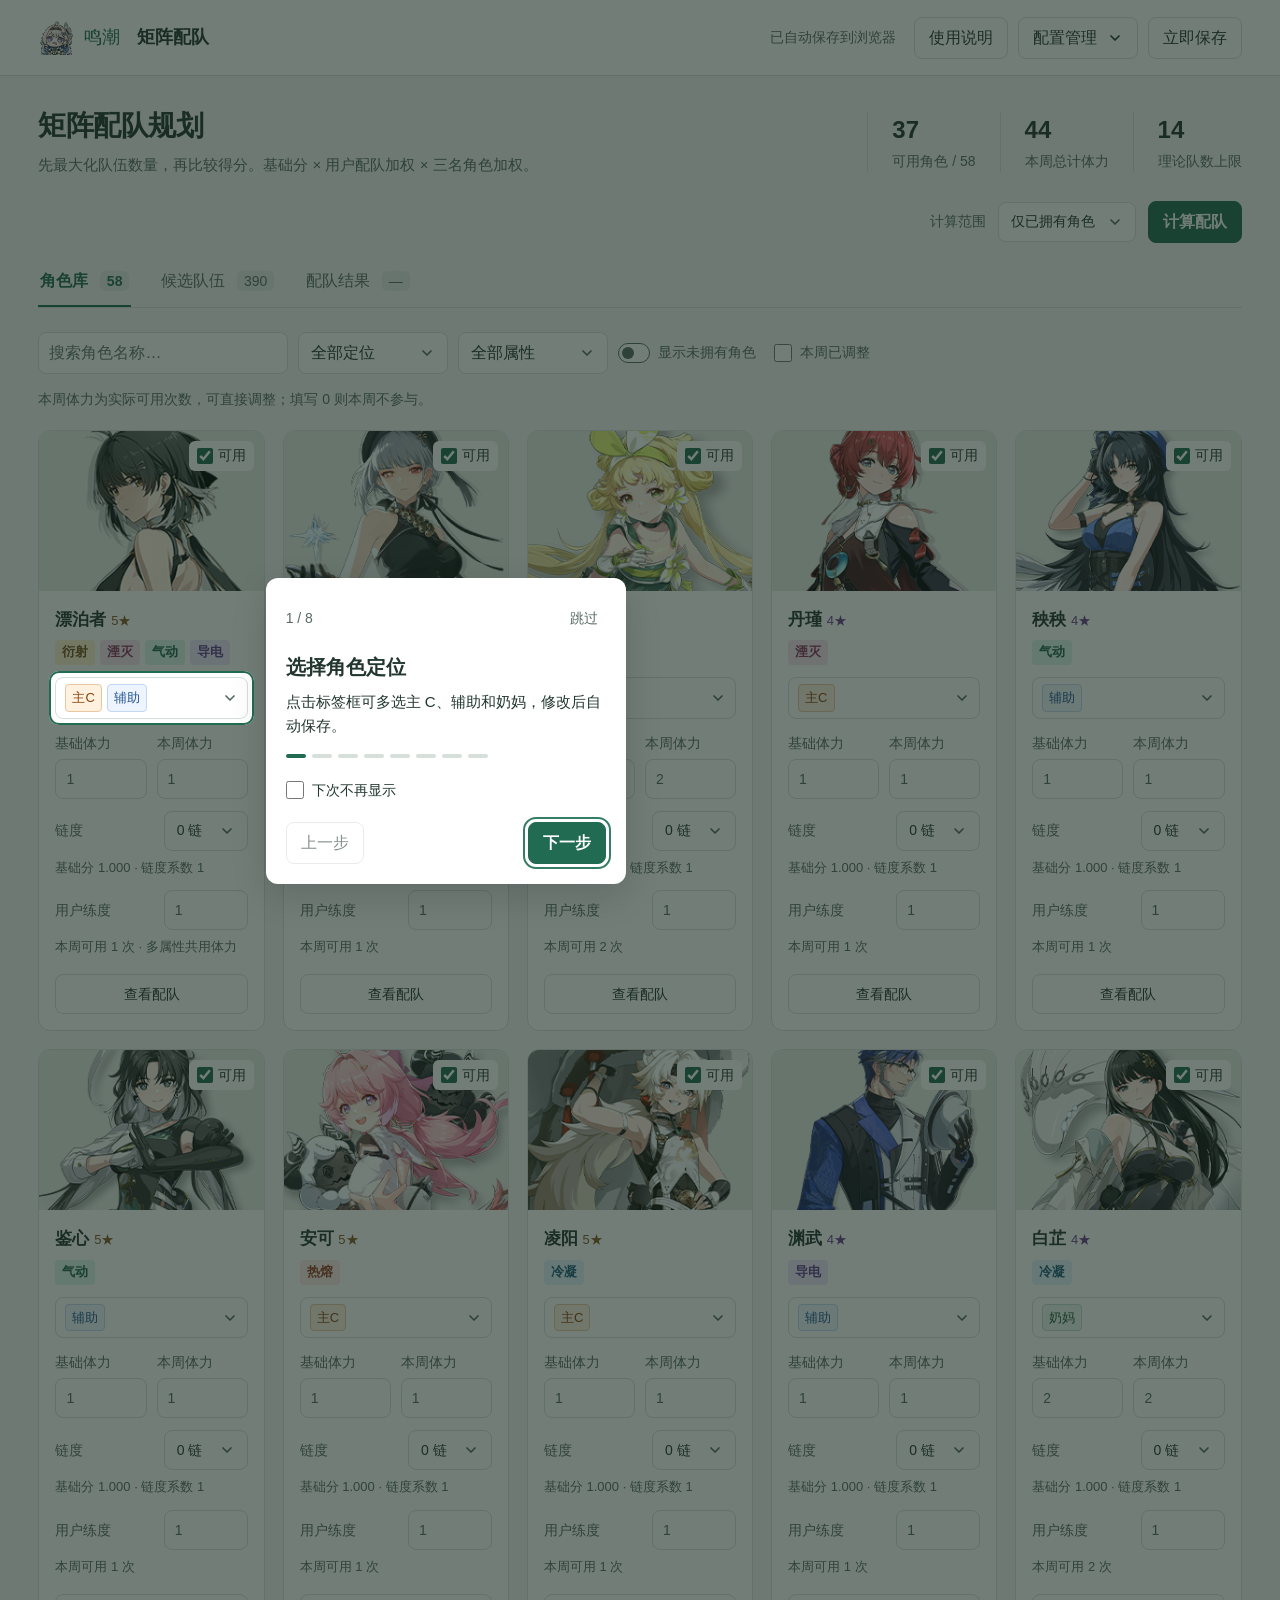
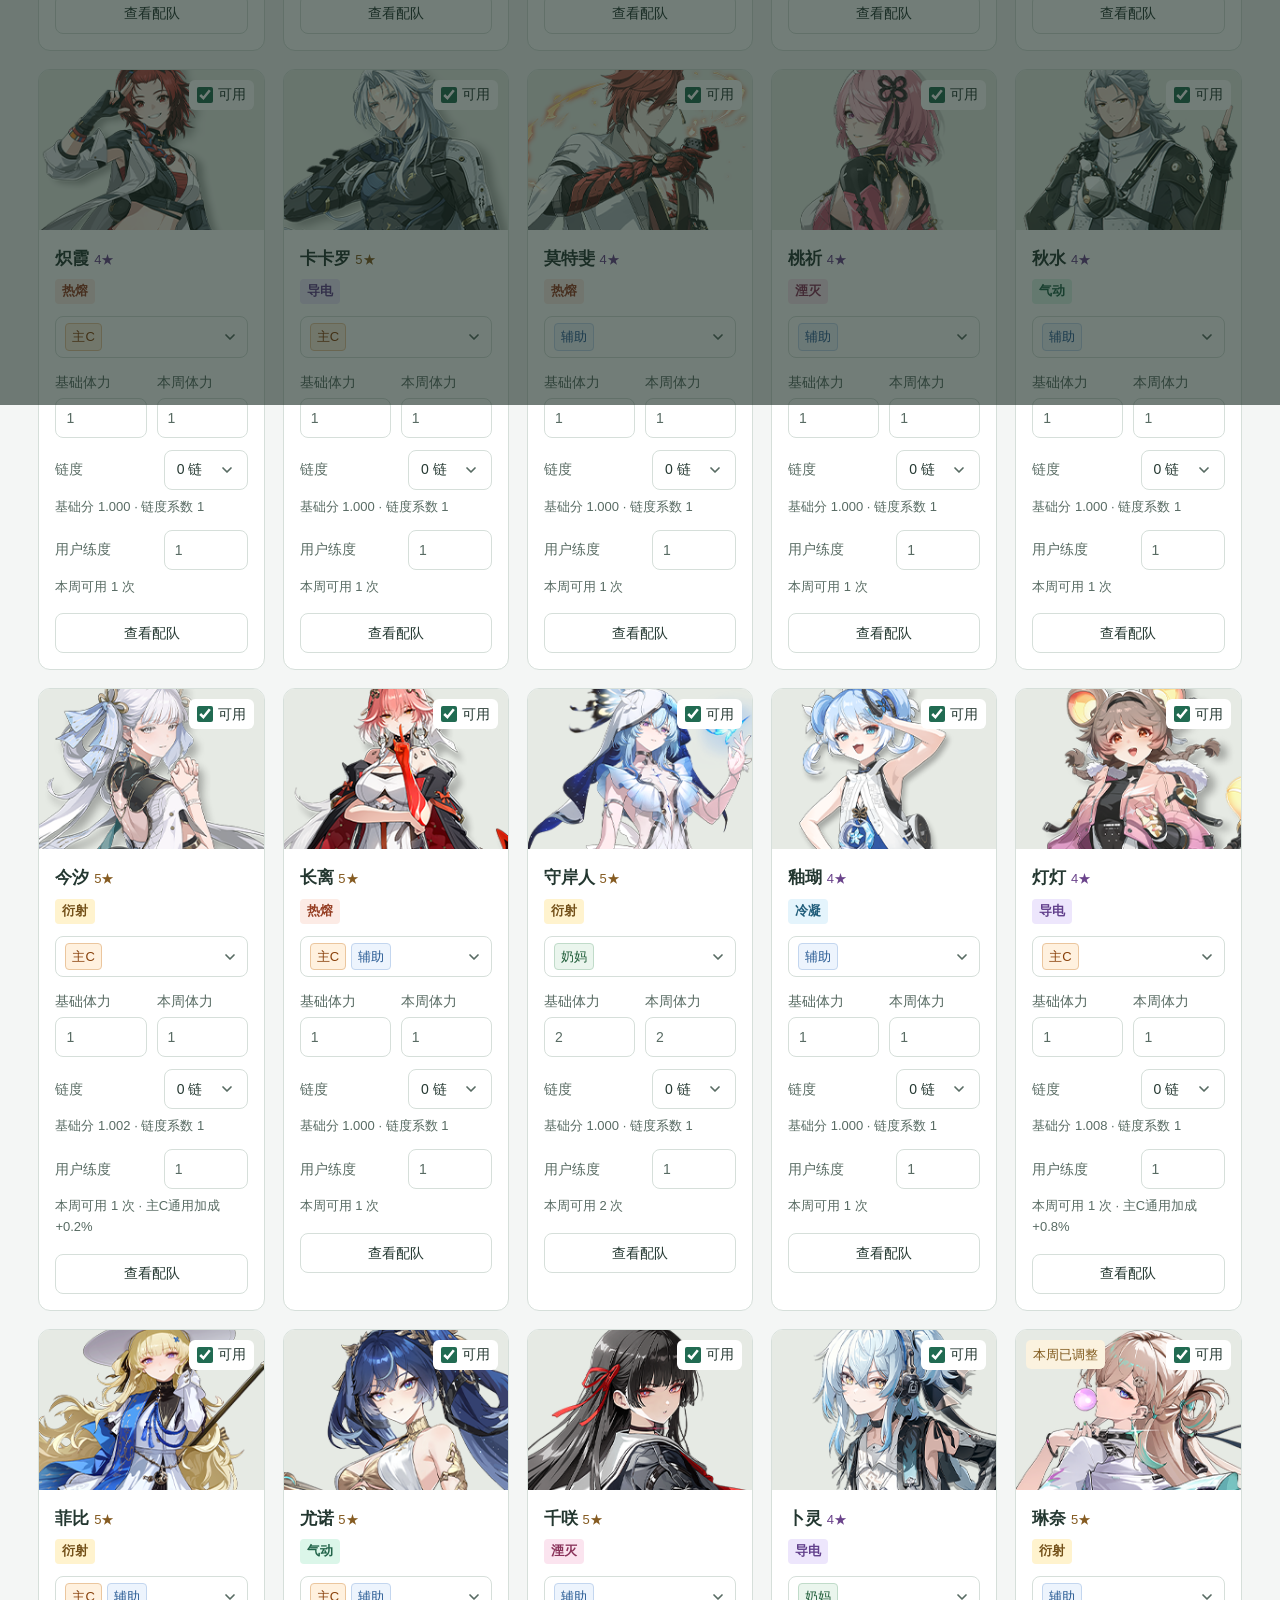
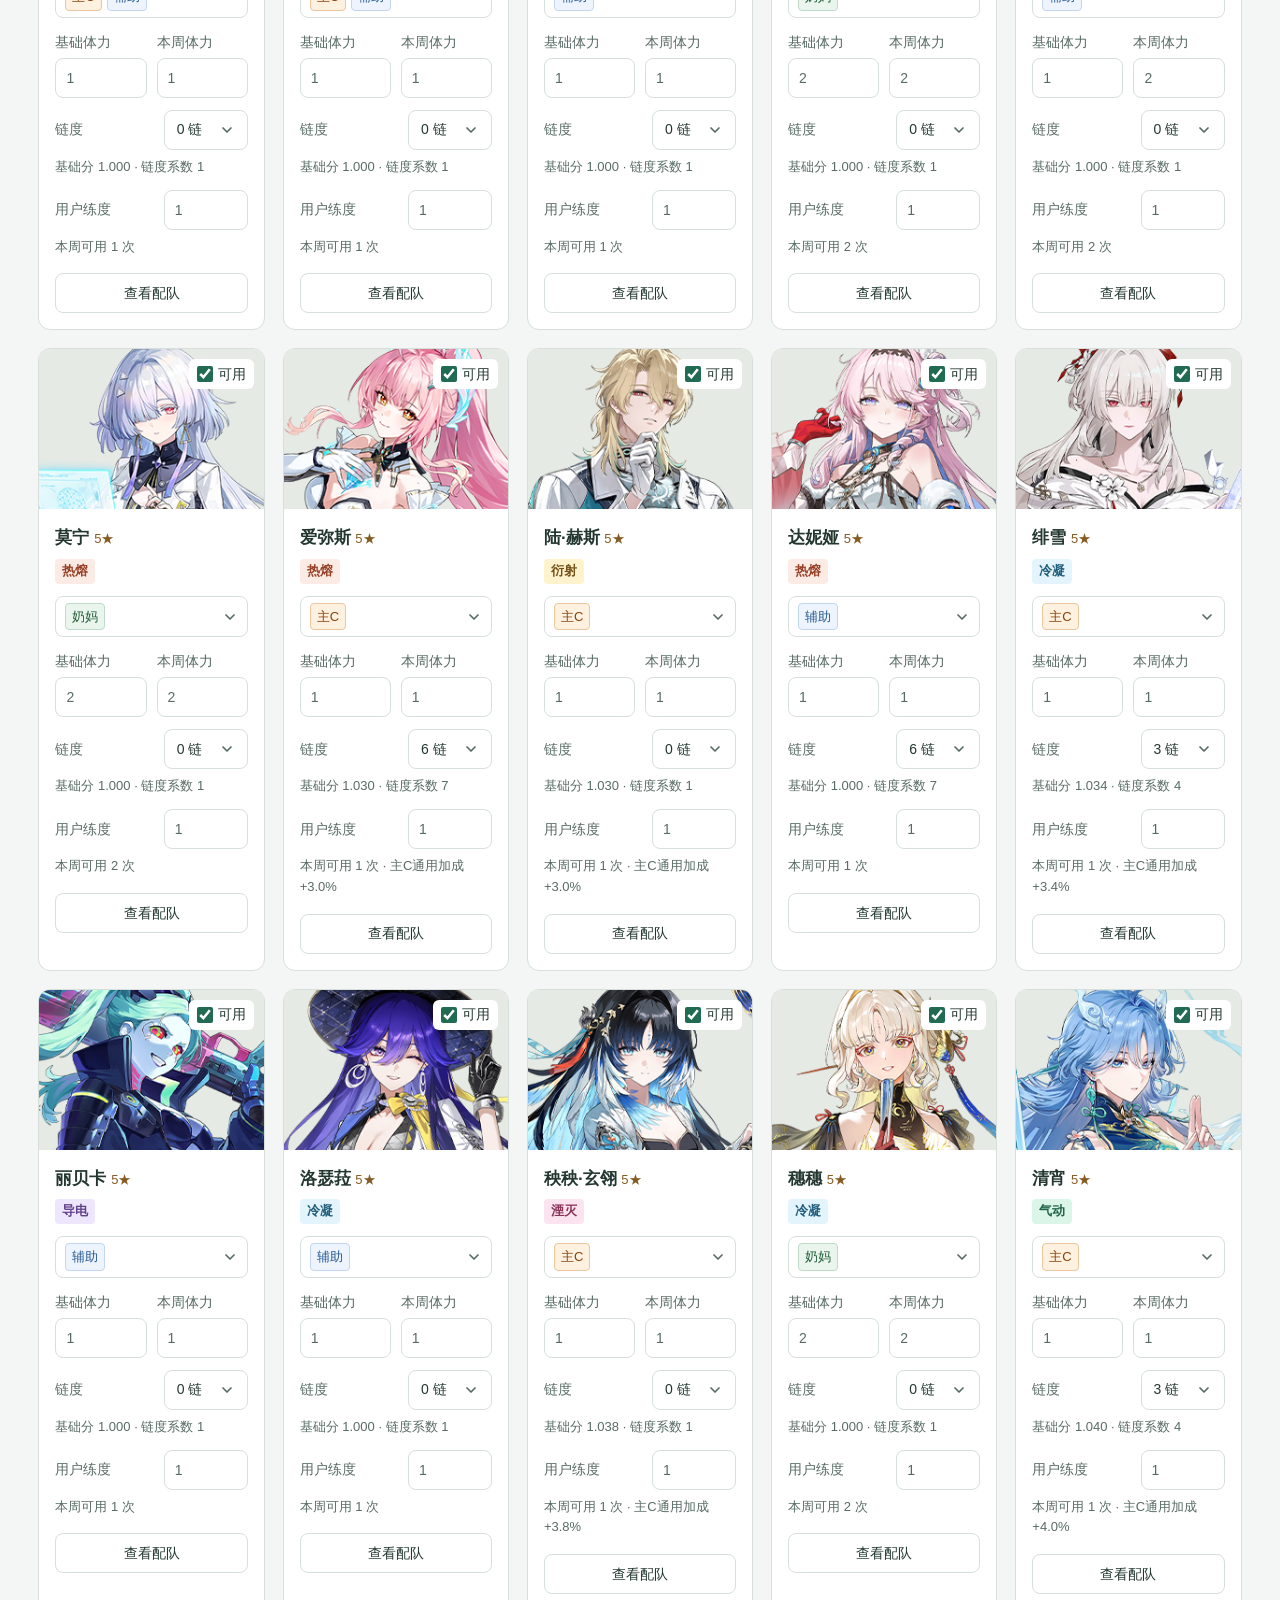
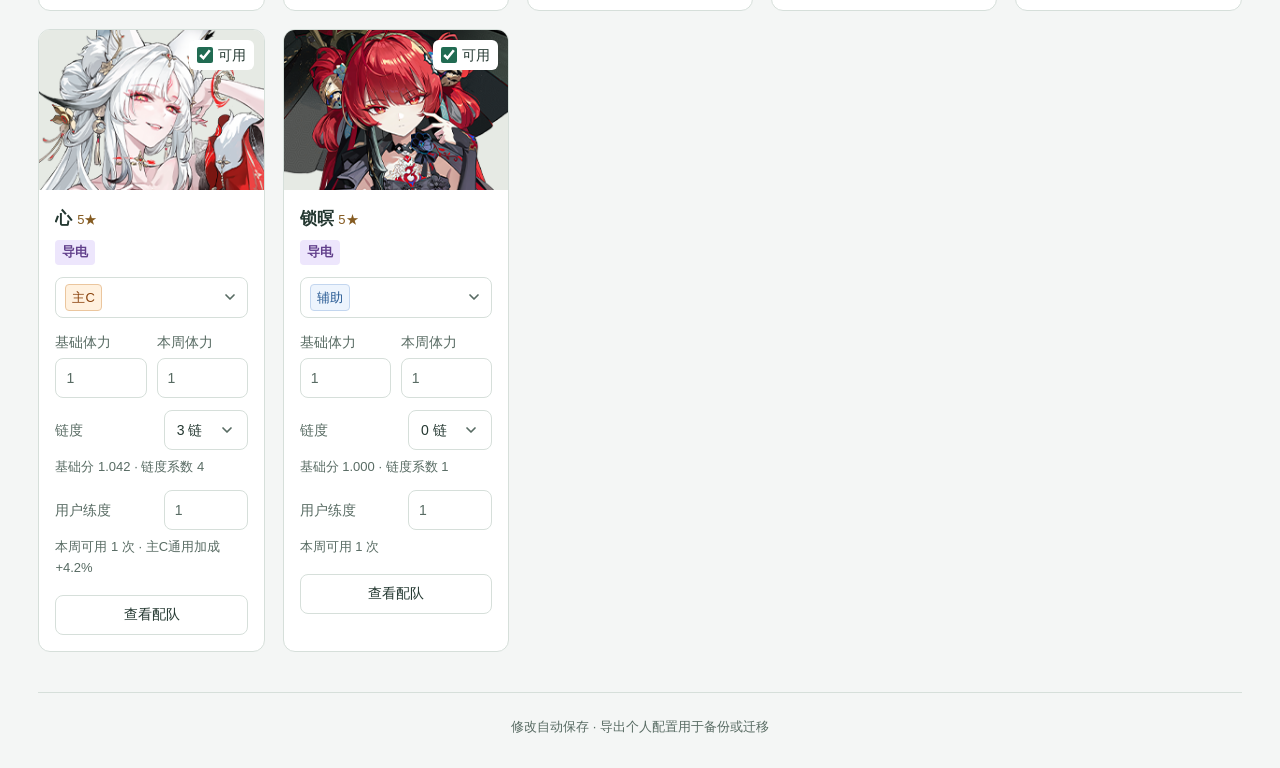
==== commit 33aeceef: "Release v1.2.2: refine filters and team role ordering" ====
--- a/web/team_planner/index.html
+++ b/web/team_planner/index.html
@@ -8,11 +8,11 @@
 <div class="workspace-actions"><label class="planning-scope-label">计算范围 <select id="planning-scope" aria-label="配队范围"><option value="owned">仅已拥有角色</option><option value="all">全角色计算（含未拥有）</option></select></label><button class="primary" id="calculate">计算配队</button></div>
 <nav aria-label="页面"><button data-tab="characters" class="active">角色库 <span id="character-count"></span></button><button data-tab="teams">候选队伍 <span id="team-count"></span></button><button data-tab="results">配队结果 <span id="result-count">—</span></button></nav>
 <section id="characters" class="page">
-<div class="toolbar"><div class="filters"><input id="character-search" type="search" placeholder="搜索角色名称…" aria-label="搜索角色"><select id="character-filter" aria-label="角色筛选"><option value="all">全部角色</option><option value="owned" selected>我的角色</option><option value="unowned">未拥有</option><option value="healer">奶妈</option><option value="weekly">本周已调整</option></select><select id="character-element" aria-label="属性筛选"><option value="all">全部属性</option><option data-element="冷凝">冷凝</option><option data-element="热熔">热熔</option><option data-element="导电">导电</option><option data-element="气动">气动</option><option data-element="衍射">衍射</option><option data-element="湮灭">湮灭</option></select></div><span class="hint">本周体力为实际可用次数，可直接调整；填写 0 则本周不参与。</span></div>
+<div class="toolbar"><div class="filters"><input id="character-search" type="search" placeholder="搜索角色名称…" aria-label="搜索角色"><select id="character-filter" aria-label="角色筛选"><option value="all">全部定位</option><option value="main">主 C</option><option value="support">辅助</option><option value="healer">奶妈</option></select><select id="character-element" aria-label="属性筛选"><option value="all">全部属性</option><option data-element="冷凝">冷凝</option><option data-element="热熔">热熔</option><option data-element="导电">导电</option><option data-element="气动">气动</option><option data-element="衍射">衍射</option><option data-element="湮灭">湮灭</option></select><div class="filter-toggles"><label class="filter-toggle"><input id="character-show-unowned" type="checkbox" role="switch">显示未拥有角色</label><label class="check"><input id="character-weekly" type="checkbox">本周已调整</label></div></div><span class="hint">本周体力为实际可用次数，可直接调整；填写 0 则本周不参与。</span></div>
 <div id="character-grid" class="character-grid"></div>
 </section>
 <section id="teams" class="page" hidden>
-<div class="toolbar"><div class="filters"><input id="team-search" type="search" placeholder="搜索成员，空格匹配多人，如：赞 夏" aria-label="搜索队伍"><select id="team-filter" aria-label="队伍筛选"><option value="available">现有角色可组成</option><option value="all">全部候选</option><option value="unowned">包含未拥有角色</option><option value="locked">必选队伍</option><option value="disabled">已停用</option></select><select id="team-element" aria-label="队伍主属性筛选"><option value="all">全部主属性</option><option data-element="冷凝">冷凝</option><option data-element="热熔">热熔</option><option data-element="导电">导电</option><option data-element="气动">气动</option><option data-element="衍射">衍射</option><option data-element="湮灭">湮灭</option></select></div><button id="new-team">新建队伍</button></div>
+<div class="toolbar"><div class="filters"><input id="team-search" type="search" placeholder="搜索成员，空格匹配多人，如：赞 夏" aria-label="搜索队伍"><select id="team-filter" aria-label="队伍筛选"><option value="all">全部状态</option><option value="enabled">参与计算</option><option value="locked">必须选入</option><option value="disabled">已停用</option><option value="multiple-carries">≥2 位仅主 C</option></select><select id="team-element" aria-label="队伍主属性筛选"><option value="all">全部主属性</option><option data-element="冷凝">冷凝</option><option data-element="热熔">热熔</option><option data-element="导电">导电</option><option data-element="气动">气动</option><option data-element="衍射">衍射</option><option data-element="湮灭">湮灭</option></select><label class="filter-toggle"><input id="team-show-unowned" type="checkbox" role="switch">显示含未拥有角色的队伍</label></div><button id="new-team">新建队伍</button></div>
 <p class="hint">同一队伍可以有多套输出轴。配队顺序可编辑，实际起手和槽位请参考轴说明。工坊与 Wiki 资料不代表你的账号已实测。</p>
 <div id="evidence-filter" class="evidence-filter" aria-label="按证据来源筛选"></div>
 <div id="team-grid" class="team-grid"></div>
--- a/web/team_planner/style.css
+++ b/web/team_planner/style.css
@@ -47,6 +47,9 @@
 [data-evidence="all"][aria-pressed="true"]{border-color:var(--accent);color:var(--accent);background:var(--soft)}
 
 .member-image{position:relative}.member-image img{display:block}.member .member-name{white-space:normal;overflow-wrap:anywhere;line-height:1.5;min-height:21px}
+.member-unowned .member-image img{filter:grayscale(1);opacity:.6}
+.member-unowned .member-name{color:var(--muted)}
+.member .member-ownership{position:absolute;right:5px;bottom:5px;margin:0;padding:2px 6px;border-radius:4px;background:var(--soft);color:var(--muted);font-size:12px;line-height:1.5}
 .element-tags{display:flex;flex-wrap:wrap;align-items:center;gap:5px}
 .element-tag,.element-tags .element-tag{display:inline-flex;align-items:center;margin:0;padding:2px 7px;border-radius:4px;font-size:13px;font-weight:600;line-height:1.6;white-space:nowrap;overflow:visible;background:var(--element-bg);color:var(--element-ink)}
 .element-冷凝{--element-bg:#e4f4fc;--element-ink:#205d7a}
@@ -59,6 +62,15 @@
 .member>.element-tags{justify-content:center;margin-top:6px}
 .member-slot .element-tags{margin-top:8px}
 .team-main-element{display:flex;align-items:center;gap:6px;margin-bottom:5px;font-size:13px;color:var(--muted)}
+.filter-toggles{display:flex;align-items:center;flex-wrap:wrap;gap:8px 18px;min-width:0}
+.filter-toggles .check{white-space:nowrap;min-height:40px;color:var(--muted);cursor:pointer}
+.filter-toggles .check input{width:18px;height:18px}
+.filter-toggle{display:inline-flex;align-items:center;gap:8px;min-height:40px;font-size:14px;color:var(--muted);cursor:pointer;white-space:nowrap}
+.filter-toggle input[role=switch]{appearance:none;position:relative;width:32px;height:20px;padding:0;border:1px solid var(--muted);border-radius:12px;background:var(--field);flex:none}
+.filter-toggle input[role=switch]::before{content:'';position:absolute;top:3px;left:3px;width:12px;height:12px;border-radius:50%;background:var(--muted)}
+.filter-toggle input[role=switch]:checked{background:var(--accent);border-color:var(--accent)}
+.filter-toggle input[role=switch]:checked::before{left:15px;background:var(--paper)}
+.filter-toggle:hover input[role=switch]{outline:2px solid var(--line);outline-offset:2px}
 #team-search{width:340px}
 @media(max-width:480px){#team-search{width:100%}}
 
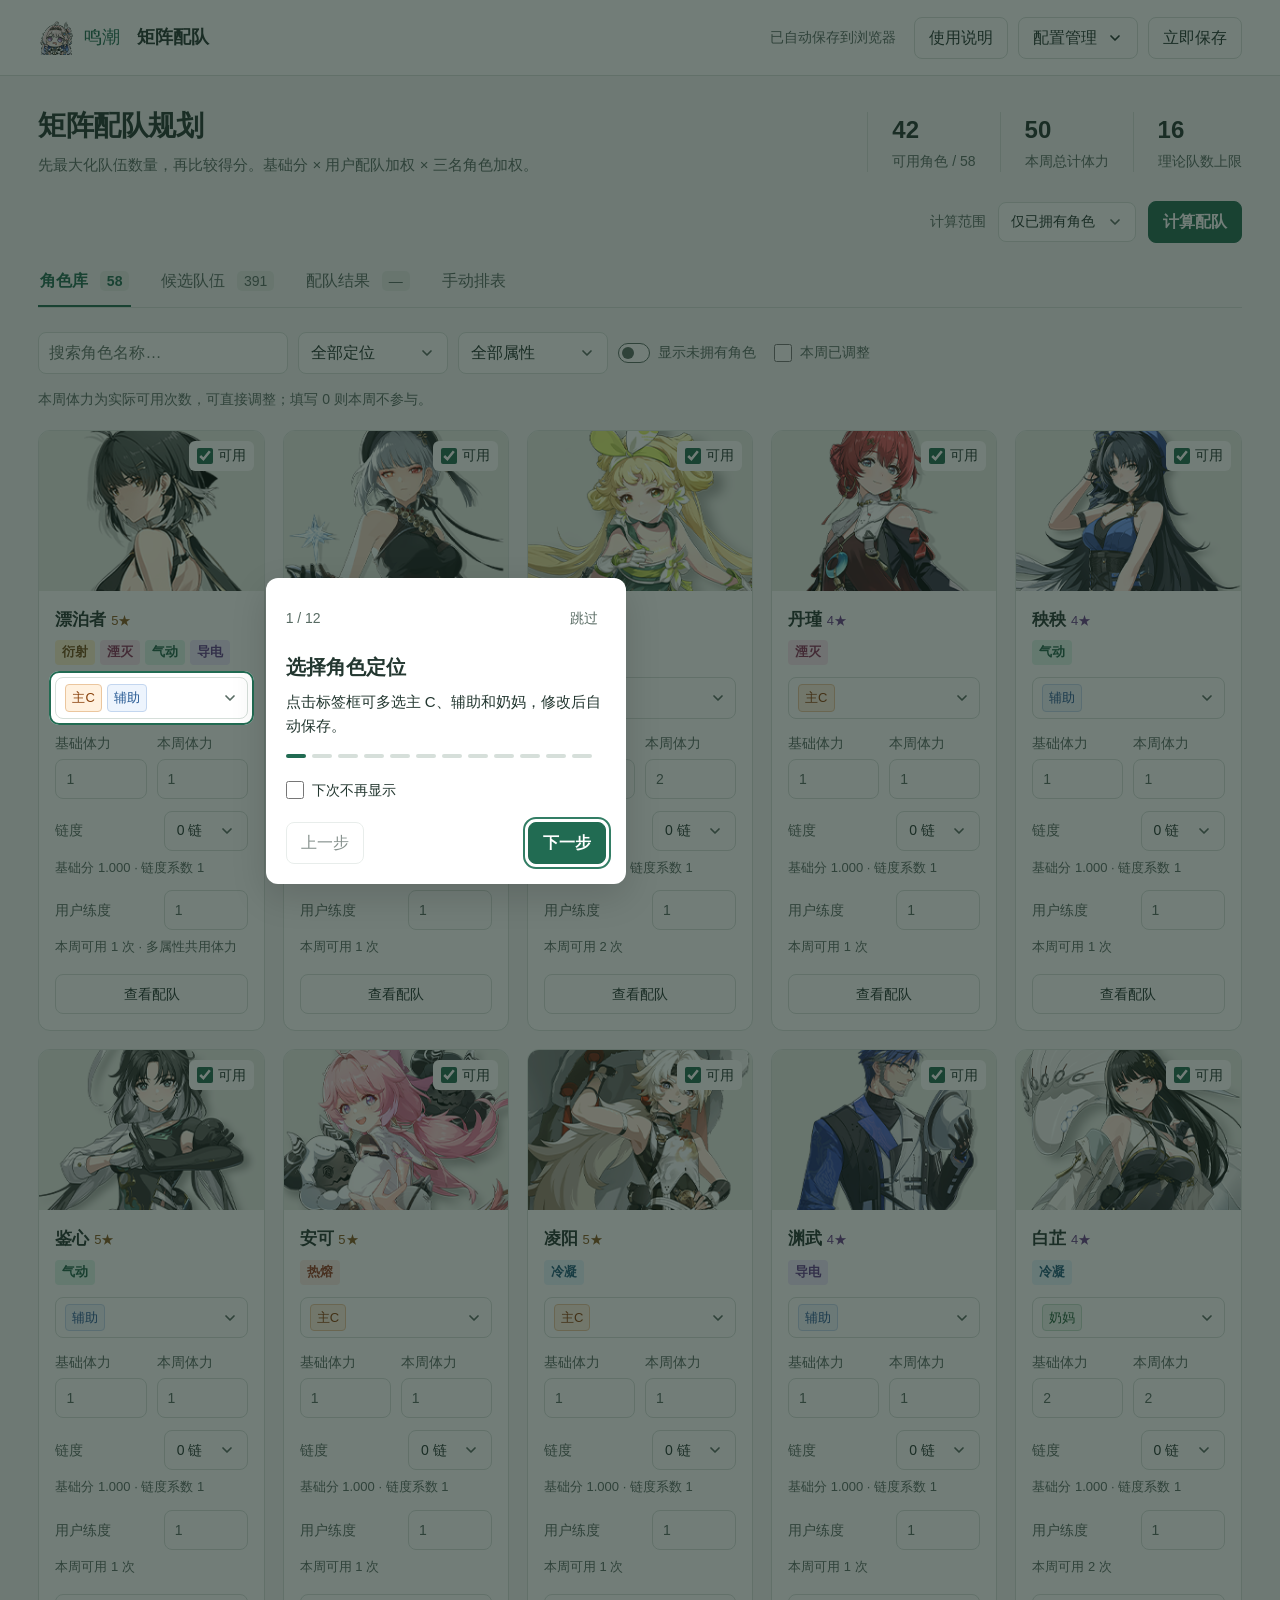
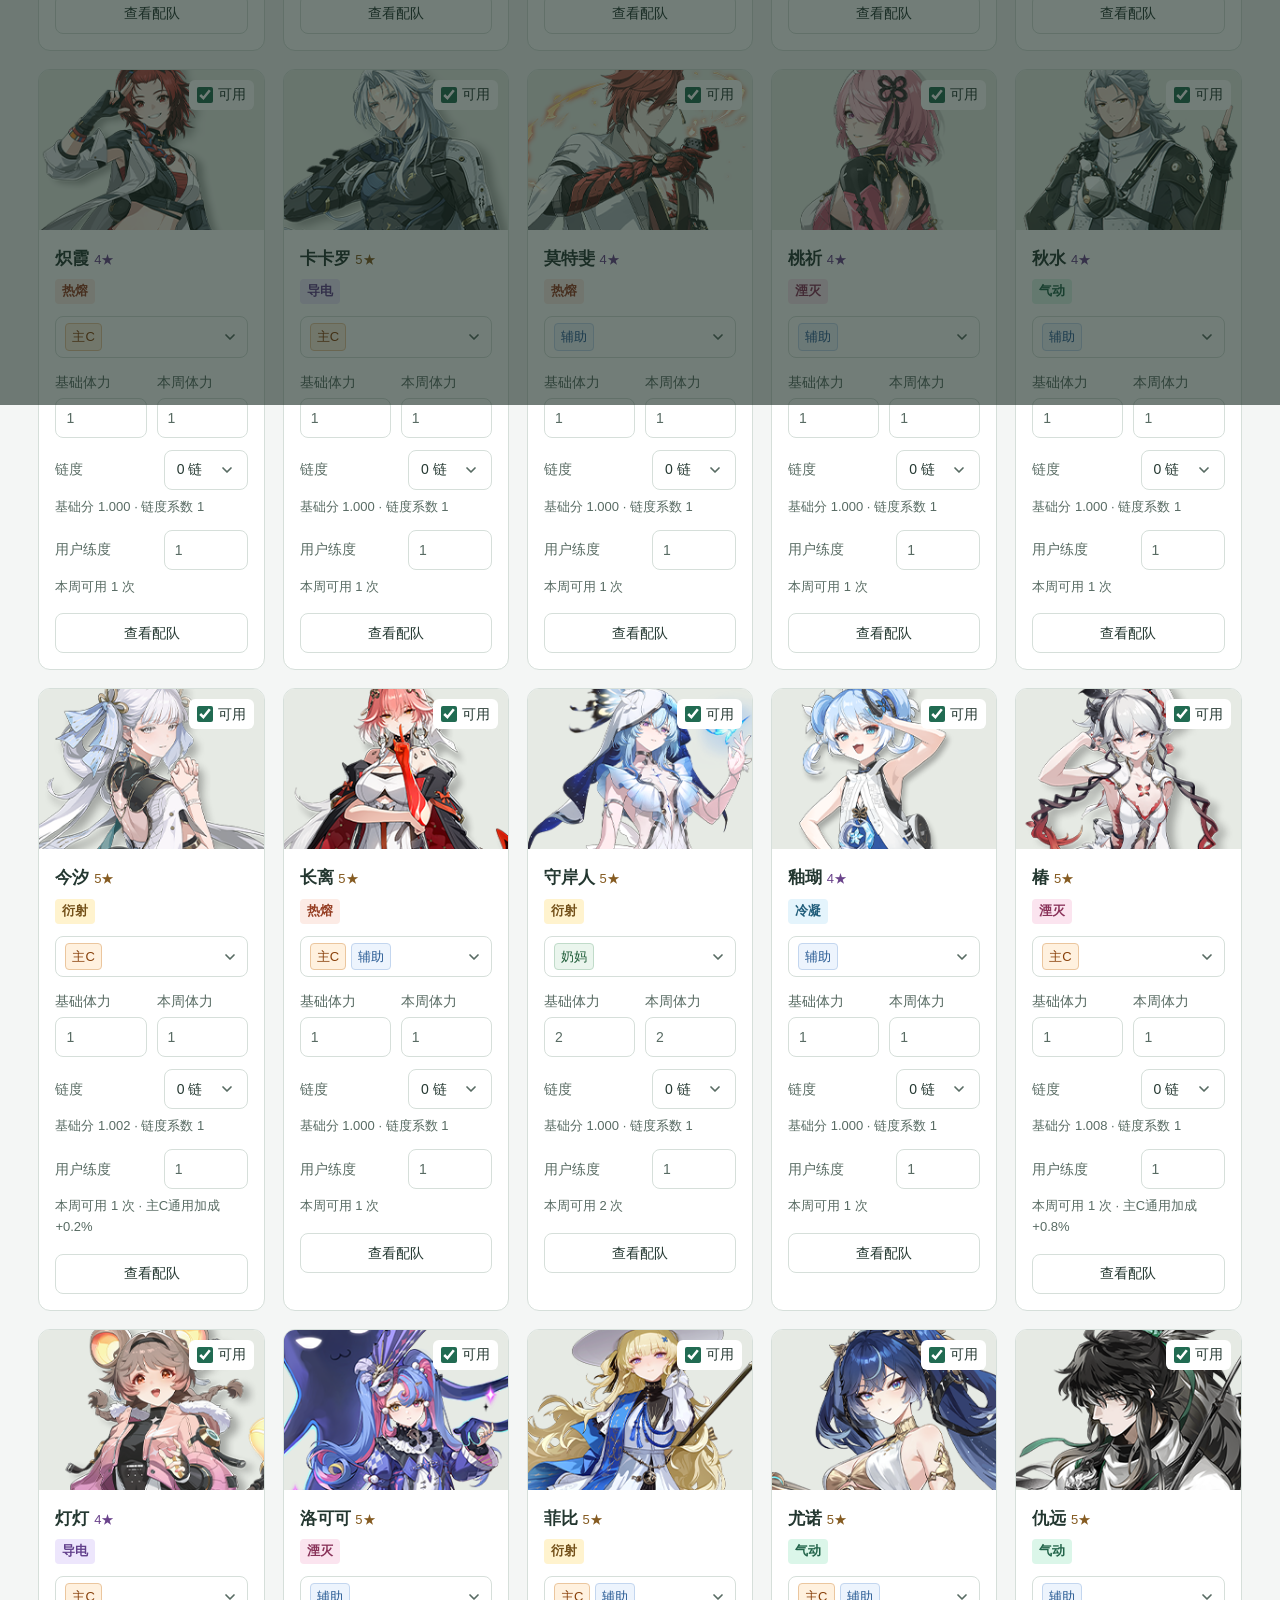
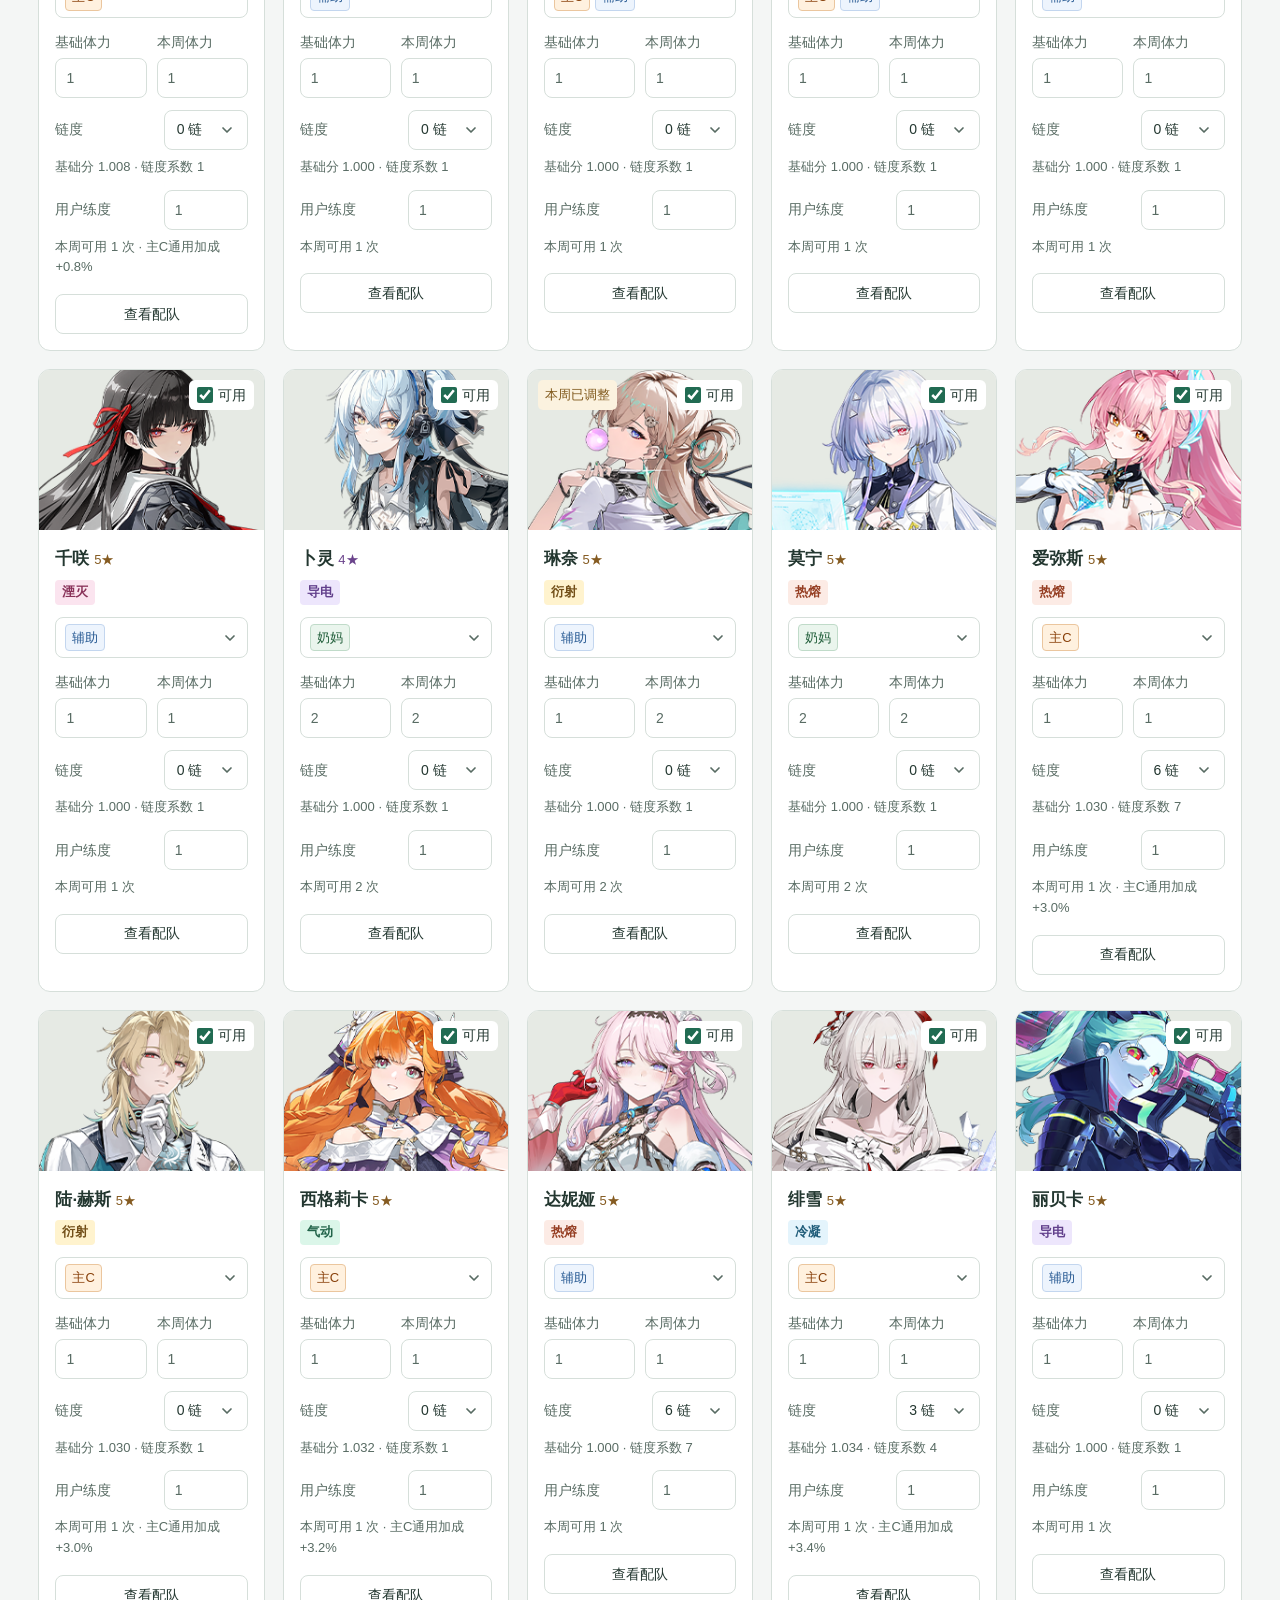
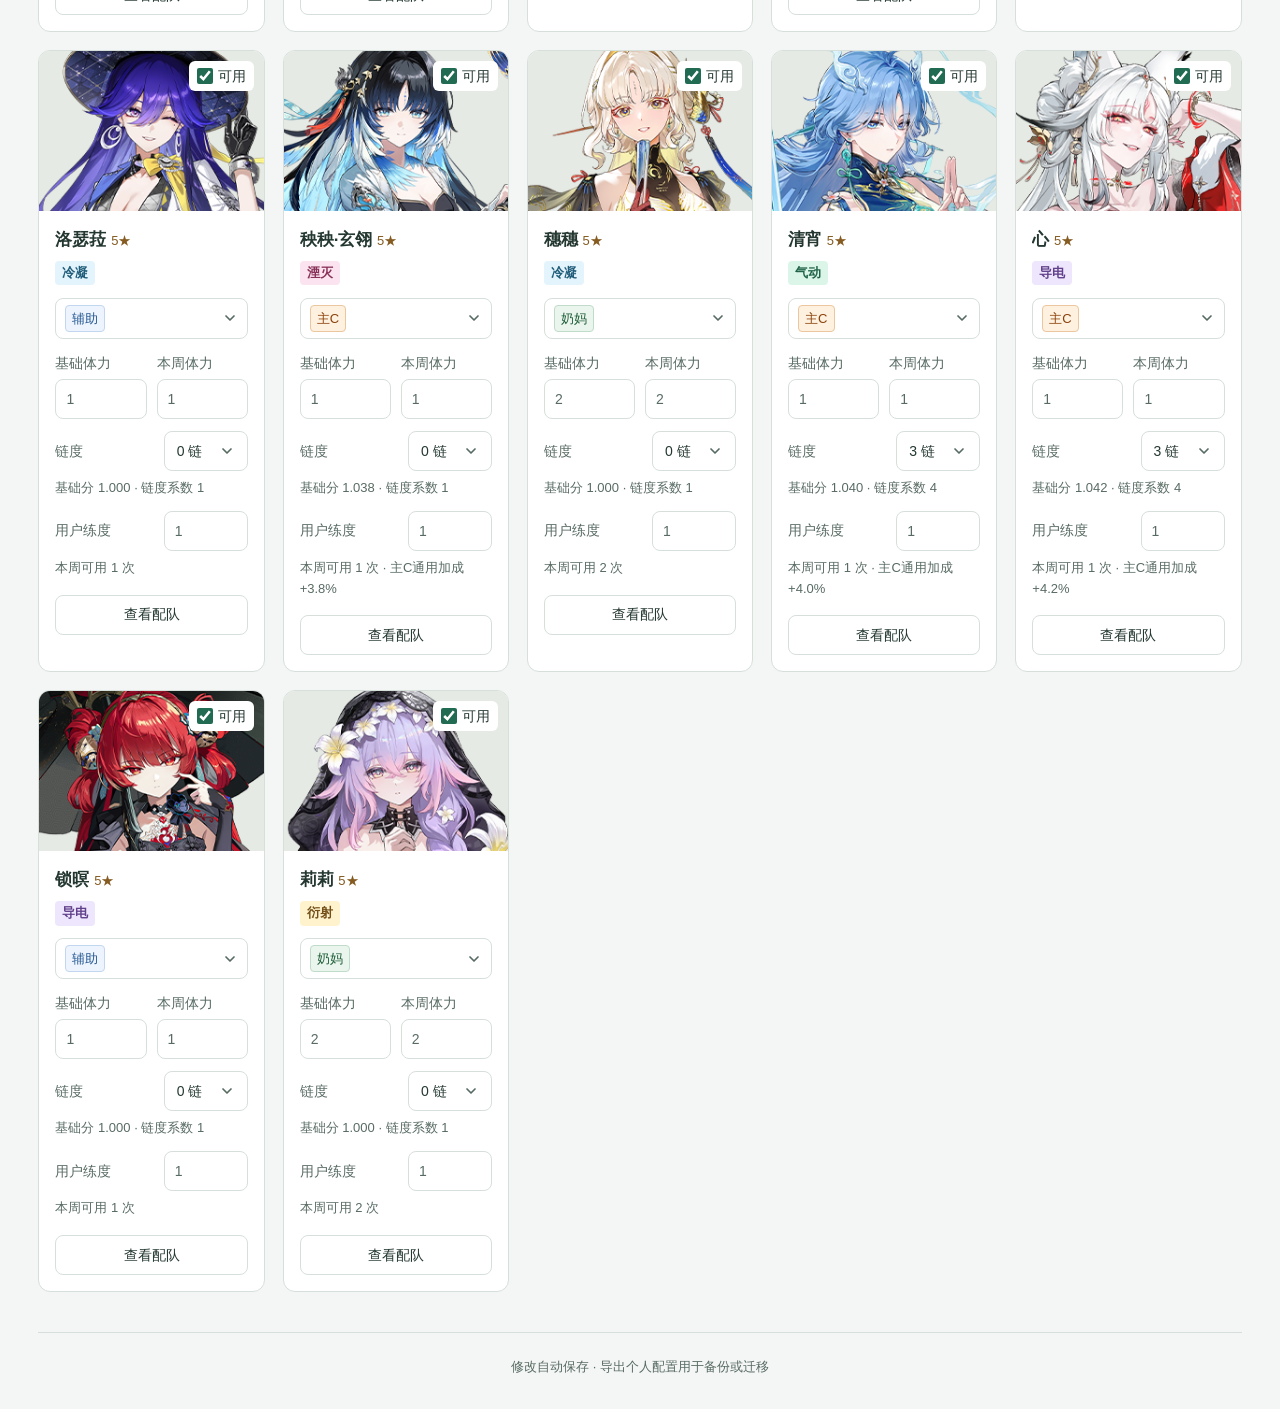
==== commit 6a22ebdf: "Release v2.0.0: manual schedules and share codes" ====
--- a/web/team_planner/index.html
+++ b/web/team_planner/index.html
@@ -1,12 +1,12 @@
 <!doctype html>
 <html lang="zh-CN">
-<head><meta charset="utf-8"><meta name="viewport" content="width=device-width,initial-scale=1"><base href="./"><link rel="icon" href="./favicon.ico" sizes="any"><link rel="apple-touch-icon" href="./favicon.png"><title>鸣潮 · 矩阵配队</title><link rel="stylesheet" href="./style.css"><script defer src="./vendor/solver.js"></script><script defer src="./solver-source.js"></script><script defer src="./seed.js"></script><script defer src="./local-planner.js"></script><script defer src="./app.js"></script><script defer src="./custom-select.js"></script></head>
+<head><meta charset="utf-8"><meta name="viewport" content="width=device-width,initial-scale=1"><base href="./"><link rel="icon" href="./favicon.ico" sizes="any"><link rel="apple-touch-icon" href="./favicon.png"><title>鸣潮 · 矩阵配队</title><link rel="stylesheet" href="./style.css"><script defer src="./vendor/solver.js"></script><script defer src="./solver-source.js"></script><script defer src="./seed.js"></script><script defer src="./local-planner.js"></script><script defer src="./schedule-model.js"></script><script defer src="./schedule-share.js"></script><script defer src="./app.js"></script><script defer src="./schedule.js"></script><script defer src="./schedule-share-ui.js"></script><script defer src="./custom-select.js"></script><link rel="stylesheet" href="./schedule.css"></head>
 <body>
 <header><a class="brand" href="./index.html"><img src="./favicon.png" width="36" height="36" alt="达妮娅"><span>鸣潮 <b>矩阵配队</b></span></a><div class="header-actions"><span id="save-status" role="status">正在载入…</span><button id="show-guide" type="button">使用说明</button><details class="config-menu"><summary>配置管理<svg viewBox="0 0 16 16" aria-hidden="true"><path d="m4 6 4 4 4-4"/></svg></summary><div class="config-options"><button id="export-config">导出个人配置</button><button id="import-config">导入个人配置</button><button id="restore-config">恢复上次保存</button></div></details><input id="import-file" type="file" accept=".json,application/json" hidden><button id="save">立即保存</button></div></header>
 <main>
 <section class="intro"><div><h1>矩阵配队规划</h1><p class="muted">先最大化队伍数量，再比较得分。基础分 × 用户配队加权 × 三名角色加权。</p></div><div class="summary" id="summary"></div></section>
 <div class="workspace-actions"><label class="planning-scope-label">计算范围 <select id="planning-scope" aria-label="配队范围"><option value="owned">仅已拥有角色</option><option value="all">全角色计算（含未拥有）</option></select></label><button class="primary" id="calculate">计算配队</button></div>
-<nav aria-label="页面"><button data-tab="characters" class="active">角色库 <span id="character-count"></span></button><button data-tab="teams">候选队伍 <span id="team-count"></span></button><button data-tab="results">配队结果 <span id="result-count">—</span></button></nav>
+<nav aria-label="页面"><button data-tab="characters" class="active">角色库 <span id="character-count"></span></button><button data-tab="teams">候选队伍 <span id="team-count"></span></button><button data-tab="results">配队结果 <span id="result-count">—</span></button><button data-tab="schedule">手动排表</button></nav>
 <section id="characters" class="page">
 <div class="toolbar"><div class="filters"><input id="character-search" type="search" placeholder="搜索角色名称…" aria-label="搜索角色"><select id="character-filter" aria-label="角色筛选"><option value="all">全部定位</option><option value="main">主 C</option><option value="support">辅助</option><option value="healer">奶妈</option></select><select id="character-element" aria-label="属性筛选"><option value="all">全部属性</option><option data-element="冷凝">冷凝</option><option data-element="热熔">热熔</option><option data-element="导电">导电</option><option data-element="气动">气动</option><option data-element="衍射">衍射</option><option data-element="湮灭">湮灭</option></select><div class="filter-toggles"><label class="filter-toggle"><input id="character-show-unowned" type="checkbox" role="switch">显示未拥有角色</label><label class="check"><input id="character-weekly" type="checkbox">本周已调整</label></div></div><span class="hint">本周体力为实际可用次数，可直接调整；填写 0 则本周不参与。</span></div>
 <div id="character-grid" class="character-grid"></div>
@@ -21,8 +21,42 @@
 <div class="toolbar"><label class="check"><input id="include-inferred" type="checkbox"> 包含机制推导的替补组合（待验证）</label><label class="check"><input id="fill-roles" type="checkbox"> 剩余体力按主辅奶补队</label><label class="check"><input id="fill-solo" type="checkbox"> 丹瑾单人补队（剩余两位不限定位）</label><span class="hint">优先使用候选队伍，再按定位补充；结果按得分升序排列。</span></div>
 <div id="result-body" class="empty"><strong>尚未生成配队方案</strong><p>设置角色与候选队伍后，点击上方「计算配队」。</p></div>
 </section>
+<section id="schedule" class="page" hidden>
+<div class="schedule-topbar">
+<div class="schedule-heading"><h2>手动排表</h2><p id="schedule-help" hidden></p><div id="schedule-status" class="schedule-status" role="status" aria-live="polite"></div></div>
+<div class="schedule-toolbar">
+<label class="schedule-plan-label"><span class="sr-only">选择排表</span><select id="schedule-select" aria-label="选择排表"></select></label>
+<button id="schedule-rename" type="button" aria-label="重命名排表" title="重命名排表"><svg viewBox="0 0 16 16" width="14" height="14" aria-hidden="true"><path d="m10 3 3 3M3 10l7-7a2 2 0 0 1 3 3l-7 7H3v-3Z" fill="none" stroke="currentColor" stroke-width="1.5" stroke-linejoin="round"/></svg></button><input id="schedule-name" aria-label="排表名称" maxlength="60" placeholder="排表名称" hidden>
+<div class="schedule-actions"><button id="schedule-new" type="button">新建空表</button><button id="schedule-copy" type="button">复制排表</button><button id="schedule-share" type="button">排表代码</button><button id="schedule-undo" type="button" disabled>撤销</button><button id="schedule-delete" type="button" class="danger">删除排表</button></div>
+</div>
+</div>
+<div class="schedule-workspace">
+<section class="schedule-deck" aria-labelledby="schedule-deck-title">
+<div class="schedule-deck-heading"><h3 id="schedule-deck-title">角色模板</h3><button type="button" id="schedule-cancel-card" hidden>取消选择</button></div>
+<div id="schedule-card-bank" class="schedule-card-bank" role="region" aria-label="全部角色模板，拖回可撤回角色"></div>
+<p id="schedule-card-status" class="hint" role="status" aria-live="polite"></p>
+</section>
+<div id="schedule-resizer" class="schedule-resizer" role="separator" tabindex="0" aria-label="调整角色模板与排表宽度" aria-orientation="vertical" aria-valuemin="30" aria-valuemax="60" aria-valuenow="40" aria-controls="schedule-card-bank schedule-table" title="拖动调整左右宽度，方向键微调，双击恢复 4:6"></div>
+<section class="schedule-board" aria-label="手动队伍排表">
+<div id="schedule-table-controls" class="schedule-table-controls"><p class="hint">行头 + 格内角色 = 一队</p><button id="schedule-compact" type="button" title="将各行队伍靠左排列，并移除多余空列">收紧空位</button></div>
+<div id="schedule-grid-shell" class="schedule-grid-shell">
+<div class="schedule-scroll" role="region" aria-label="队伍排表"><table id="schedule-table" class="schedule-table"><caption class="sr-only">行头可空或固定最多两人，每格与行头合计三人为一队。表格右侧与底部可添加行列，行列标题菜单可插入、移动、删除。</caption></table></div>
+<button id="schedule-add-column" class="schedule-edge-add schedule-edge-column" type="button" aria-label="添加列" title="在末尾添加一列"><svg viewBox="0 0 16 16" aria-hidden="true"><path d="M8 3v10M3 8h10"/></svg></button>
+<button id="schedule-add-row" class="schedule-edge-add schedule-edge-row" type="button" aria-label="添加行" title="在末尾添加一行"><svg viewBox="0 0 16 16" aria-hidden="true"><path d="M8 3v10M3 8h10"/></svg><span>添加行</span></button>
+</div>
+<div id="schedule-grid-menu" class="schedule-grid-menu" role="menu" aria-label="行列操作" hidden></div>
+</section>
+</div>
+</section>
 <footer>修改自动保存 · 导出个人配置用于备份或迁移</footer>
 </main>
+<dialog id="schedule-share-dialog" aria-labelledby="schedule-share-title" aria-describedby="schedule-share-help">
+<div class="dialog-heading"><h2 id="schedule-share-title">排表代码</h2><button type="button" id="schedule-share-close" aria-label="关闭排表代码"><svg viewBox="0 0 16 16" width="18" height="18" aria-hidden="true"><path d="m4 4 8 8m0-8-8 8" fill="none" stroke="currentColor" stroke-width="1.5"/></svg></button></div>
+<div class="schedule-share-tabs" role="tablist" aria-label="排表代码操作"><button id="schedule-share-export-tab" type="button" role="tab" aria-selected="true" aria-controls="schedule-share-export">导出当前表</button><button id="schedule-share-import-tab" type="button" role="tab" aria-selected="false" aria-controls="schedule-share-import" tabindex="-1">导入为新表</button></div>
+<p id="schedule-share-help" class="hint">分享行列、固定角色、队伍及漂泊者属性；体力按接收方的配置计算。</p>
+<section id="schedule-share-export" role="tabpanel" aria-labelledby="schedule-share-export-tab"><p id="schedule-export-summary" class="schedule-share-summary"></p><label for="schedule-export-code" class="sr-only">当前排表代码</label><textarea id="schedule-export-code" readonly rows="7" spellcheck="false"></textarea><div class="schedule-share-actions"><span id="schedule-copy-status" role="status"></span><button id="schedule-copy-code" class="primary" type="button">复制代码</button></div></section>
+<section id="schedule-share-import" role="tabpanel" aria-labelledby="schedule-share-import-tab" hidden><label for="schedule-import-code">粘贴排表代码</label><textarea id="schedule-import-code" rows="7" maxlength="2000000" placeholder="WWMP1:…" spellcheck="false" aria-describedby="schedule-import-status"></textarea><div class="schedule-share-actions"><p id="schedule-import-status" class="hint" role="status">导入会新建一张表，保留所有已有排表。</p><button id="schedule-import-submit" class="primary" type="button" disabled>新建并导入</button></div></section>
+</dialog>
 <dialog id="editor"><form id="team-form"><div class="dialog-heading"><div><h2 id="editor-title">编辑队伍</h2><button id="editor-guide" type="button" class="editor-guide">填写说明</button></div><button type="button" id="close-editor" aria-label="关闭">×</button></div>
 <div id="member-inputs" class="member-inputs"></div><div id="rover-parking" hidden></div>
 <label id="rover-row" hidden>漂泊者属性<select id="rover-attribute"><option value="">请选择属性</option><option data-element="衍射">衍射</option><option data-element="湮灭">湮灭</option><option data-element="气动">气动</option><option data-element="导电">导电</option></select></label>
@@ -33,6 +67,7 @@
 <div id="team-sources" class="sources"></div><p id="editor-error" role="alert"></p>
 <div class="dialog-footer"><button id="delete-team" type="button" class="danger">删除此候选</button><button type="submit" class="primary">应用到候选列表</button></div>
 </form></dialog>
+
 <div id="onboarding" hidden>
 <div class="tour-shade"></div><div class="tour-focus" aria-hidden="true"></div>
 <section class="tour-panel" role="dialog" aria-modal="true" aria-labelledby="onboarding-title" tabindex="-1">
--- a/web/team_planner/schedule.css
+++ b/web/team_planner/schedule.css
@@ -0,0 +1,199 @@
+/* Manual planning occupies the full workspace, with no nested scrolling. */
+:root{--schedule-error-bg:#fbe9e7;--schedule-error-ink:#8e2d28;--schedule-error-line:#d99b97}
+.schedule-page .intro,.schedule-page .workspace-actions{display:none}
+.schedule-page main{max-width:none;padding:10px 16px 0}
+.schedule-page header{min-height:52px;padding:6px 16px;position:static}
+.schedule-page nav{margin-bottom:10px}
+.schedule-page nav button{padding-top:4px;padding-bottom:4px;min-height:34px}
+.schedule-page footer{display:none}
+.sr-only{position:absolute;width:1px;height:1px;padding:0;margin:-1px;overflow:hidden;clip:rect(0,0,0,0);white-space:nowrap;border:0}
+.schedule-topbar{display:flex;align-items:center;flex-wrap:wrap;gap:8px 16px;margin-bottom:10px}
+.schedule-heading{display:flex;align-items:center;gap:12px;flex-wrap:wrap}
+.schedule-heading h2{font-size:18px;line-height:1.4;margin:0}
+.schedule-heading p{margin:0;font-size:13px}
+.schedule-status{display:flex;flex-wrap:wrap;gap:4px 10px;font-size:12px;color:var(--muted);font-variant-numeric:tabular-nums}
+.schedule-status>span:not(.schedule-error-text){display:none}
+.schedule-status strong{color:var(--ink);font-size:15px}
+.schedule-status .schedule-error-text{color:var(--schedule-error-ink);font-weight:600}
+.schedule-toolbar{display:flex;align-items:center;flex-wrap:wrap;gap:6px;margin-left:auto}
+.schedule-toolbar button,.schedule-toolbar input,.schedule-toolbar .select-trigger{min-height:30px;padding:4px 8px;font-size:13px}
+#schedule-rename{display:grid;place-items:center;width:30px;padding:4px}
+.schedule-plan-label{display:flex;align-items:center;gap:8px;font-size:13px;color:var(--muted)}
+.schedule-plan-label .custom-select{width:160px}
+#schedule-name{width:160px}
+.schedule-actions{display:flex;flex-wrap:wrap;gap:6px;margin-left:auto}
+#schedule-share-dialog{width:min(640px,calc(100vw - 32px))}
+#schedule-share-dialog .dialog-heading{margin-bottom:16px}
+#schedule-share-dialog .dialog-heading button{display:grid;place-items:center;font-size:16px}
+.schedule-share-tabs{display:flex;gap:8px;border-bottom:1px solid var(--line)}
+.schedule-share-tabs button{border:0;border-bottom:2px solid transparent;border-radius:0;background:transparent;padding:8px 4px;color:var(--muted);font-size:14px}
+.schedule-share-tabs [aria-selected=true]{border-color:var(--accent);color:var(--accent);font-weight:600}
+#schedule-share-dialog .hint{margin:12px 0;font-size:13px}
+.schedule-share-summary{font-size:14px;margin:0 0 8px;overflow-wrap:anywhere}
+#schedule-share-dialog textarea{display:block;width:100%;padding:12px;resize:vertical;min-height:140px;max-height:40vh;font-size:13px;line-height:1.6;overflow-wrap:anywhere;word-break:break-all}
+#schedule-share-import>label{display:block;margin-bottom:8px;font-size:14px}
+.schedule-share-actions{display:flex;justify-content:space-between;align-items:center;gap:12px;margin-top:12px;min-height:40px}
+.schedule-share-actions button{flex:none;font-size:14px}
+#schedule-share-dialog .schedule-share-actions p{margin:0;overflow-wrap:anywhere}
+.schedule-share-actions>span{font-size:13px;color:var(--muted)}
+#schedule-share-dialog .share-code-error{color:var(--schedule-error-ink)}
+@media(max-width:480px){.schedule-share-actions{flex-wrap:wrap}.schedule-share-actions button{margin-left:auto}}
+.schedule-workspace{display:grid;grid-template-columns:minmax(0,var(--schedule-deck-share,40fr)) 10px minmax(0,var(--schedule-board-share,60fr));align-items:start;gap:6px}
+.schedule-resizer{align-self:stretch;position:relative;min-height:80px;cursor:col-resize;touch-action:none;border-radius:5px}
+.schedule-resizer::before{content:"";position:absolute;top:0;bottom:0;left:4px;width:2px;background:var(--line);border-radius:2px}
+.schedule-resizer:hover::before,.schedule-resizer:focus-visible::before,.schedule-resizing .schedule-resizer::before{background:var(--accent)}
+.schedule-resizer:focus-visible{outline:2px solid var(--focus);outline-offset:1px}
+.schedule-resizing,.schedule-resizing *{cursor:col-resize!important;user-select:none!important}
+.schedule-deck,.schedule-board{min-width:0}
+.schedule-deck{margin:0;padding:10px;background:var(--soft);border-radius:var(--radius)}
+.schedule-deck-heading{display:flex;align-items:flex-start;justify-content:space-between;gap:8px;margin-bottom:6px}
+.schedule-deck h3{font-size:16px;margin:0 0 4px}
+.schedule-deck p{margin:0;font-size:12px;line-height:1.5}
+.schedule-deck-heading button{padding:4px 6px;min-height:30px;font-size:12px}
+.schedule-card-bank{display:grid;grid-template-columns:32px repeat(var(--template-versions,3),minmax(0,1fr));align-items:start;gap:6px;min-height:40px}
+.schedule-template-corner{font-size:10px;color:var(--muted);line-height:1.4}
+.schedule-version-heading{font-size:13px;font-weight:600;text-align:center}
+.schedule-role-heading{display:flex;flex-direction:column;gap:3px;font-size:13px;font-weight:600;padding-top:5px}
+.schedule-role-heading small{font-size:11px;color:var(--muted);font-weight:400}
+.schedule-version-group{min-width:0}
+.schedule-template-grid{display:grid;grid-template-columns:repeat(2,minmax(0,1fr));gap:4px}
+.schedule-character-card{display:flex;align-items:center;gap:4px;min-width:0;min-height:34px;padding:4px;text-align:left;background:var(--paper);border:1px solid var(--line);border-radius:7px;cursor:grab;color:var(--ink);font-weight:400}
+.schedule-character-card img{flex:none;width:24px;height:28px;object-fit:cover;object-position:center 15%;border-radius:4px}
+.schedule-card-info{display:flex;flex-direction:column;gap:1px;min-width:0;line-height:1.2}
+.schedule-card-info strong{font-size:13px;font-weight:600;overflow-wrap:anywhere}
+.schedule-card-bank .schedule-card-info strong{white-space:nowrap;overflow:hidden;text-overflow:ellipsis;max-width:100%}
+.schedule-card-info small{display:none}
+.schedule-card-info>span{font-size:11px;color:var(--accent);font-variant-numeric:tabular-nums;overflow-wrap:anywhere}
+.schedule-character-card.card-exhausted{background:#e5e9e7;border-color:#cbd4ce;color:#5b6860}
+.schedule-character-card.card-exhausted img{filter:grayscale(1);opacity:.65}
+.schedule-character-card.card-exhausted .schedule-card-info>span{color:#5b6860}
+.schedule-character-card.card-over{background:var(--schedule-error-bg);border-color:var(--schedule-error-line);color:var(--schedule-error-ink)}
+.schedule-character-card.card-over .schedule-card-info>span{color:var(--schedule-error-ink)}
+.schedule-character-card:hover,.schedule-character-card.card-selected{outline:2px solid var(--accent);outline-offset:1px}
+.schedule-character-card:active{cursor:grabbing}
+.schedule-character-card:focus-visible{outline:3px solid var(--accent);outline-offset:2px}
+#schedule-card-status{margin-top:6px;min-height:18px}
+#schedule .drop-target{outline:2px dashed var(--accent);outline-offset:-2px;background:var(--soft)}
+.schedule-warnings{padding:10px 12px;background:var(--paper);color:var(--ink);border:1px solid var(--line);border-radius:var(--radius);margin-bottom:10px;font-size:13px}
+.schedule-over-chip{padding:3px 6px;border:1px solid var(--schedule-error-line);border-radius:5px;background:var(--schedule-error-bg);color:var(--schedule-error-ink)}
+.schedule-warnings>div{display:flex;flex-wrap:wrap;gap:5px;margin:6px 0}
+.schedule-warnings b{font-variant-numeric:tabular-nums;margin-left:4px}
+.schedule-warnings p{margin:0;font-size:12px;line-height:1.5}
+.schedule-table-controls{display:flex;align-items:center;justify-content:space-between;flex-wrap:wrap;gap:8px;margin-bottom:0}
+.schedule-table-controls p{margin:0;font-size:12px}
+.schedule-table-controls>div{display:flex;gap:5px;flex-wrap:wrap}
+.schedule-table-controls button{min-height:20px;padding:0 6px;font-size:12px;border-color:transparent;background:transparent}
+.schedule-grid-shell{position:relative;padding-right:26px}
+.schedule-edge-add{display:flex;align-items:center;justify-content:center;gap:4px;min-height:24px;padding:2px;border:1px dashed #8eaaa0;border-radius:5px;background:transparent;color:var(--muted);font-size:12px}
+.schedule-edge-add svg{width:14px;height:14px;fill:none;stroke:currentColor;stroke-width:1.5;stroke-linecap:round}
+.schedule-edge-add:hover{background:var(--soft);color:var(--accent);border-color:var(--accent)}
+.schedule-edge-column{position:absolute;right:0;top:0;width:22px;height:44px}
+.schedule-edge-row{width:100%;min-height:22px;padding:1px 2px;margin-top:2px}
+.schedule-table [data-row-header],.schedule-table [data-column-header]{position:relative}
+.schedule-insert-handle{position:absolute;z-index:4;display:grid;place-items:center;width:20px;height:20px;min-height:20px;padding:2px;border:1px solid #8eaaa0;border-radius:50%;background:var(--paper);color:var(--accent);opacity:0;pointer-events:none;transition:opacity 100ms ease-out}
+.schedule-insert-handle svg{width:14px;height:14px;fill:none;stroke:currentColor;stroke-width:1.5;stroke-linecap:round}
+.schedule-insert-row{left:-10px;bottom:-10px}
+.schedule-insert-column{right:-10px;top:calc(50% - 10px)}
+.schedule-table th:hover>.schedule-insert-handle,.schedule-table th:focus-within>.schedule-insert-handle{opacity:1;pointer-events:auto}
+.schedule-insert-handle:hover{background:var(--soft);border-color:var(--accent)}
+@media(hover:none){.schedule-insert-handle{opacity:1;pointer-events:auto}}
+@media(prefers-reduced-motion:reduce){.schedule-insert-handle{transition:none}}
+.schedule-column-controls{display:flex;align-items:center;gap:2px;min-width:0}
+.schedule-table .schedule-column-controls input{flex:1;min-width:0;width:0}
+.schedule-grid-menu-trigger{display:grid;place-items:center;flex:none;width:20px;min-height:24px;padding:1px;border:0;background:transparent;color:var(--muted)}
+.schedule-grid-menu-trigger svg{width:14px;height:14px}
+.schedule-grid-menu-trigger[aria-expanded=true]{background:var(--soft);color:var(--accent)}
+.schedule-row-controls .schedule-grid-menu-trigger{margin-left:auto}
+.schedule-grid-menu{position:fixed;z-index:20;min-width:168px;max-width:calc(100vw - 16px);padding:4px;border:1px solid var(--line);border-radius:8px;background:var(--paper)}
+.schedule-grid-menu button{display:block;width:100%;min-height:32px;padding:6px 10px;border:0;border-radius:4px;background:transparent;text-align:left;font-size:13px}
+.schedule-grid-menu button:hover,.schedule-grid-menu button:focus-visible{background:var(--soft)}
+.schedule-grid-menu .grid-menu-danger{color:var(--schedule-error-ink);margin-top:4px;border-top:1px solid var(--line);border-radius:0 0 4px 4px}
+.schedule-scroll{--schedule-grid-line:#8eaaa0;isolation:isolate;border:1.5px solid var(--schedule-grid-line);border-radius:var(--radius);background:var(--paper)}
+.schedule-table{width:100%;border-collapse:separate;border-spacing:0;font-size:13px;table-layout:fixed}
+.schedule-table th,.schedule-table td{border-right:1px solid var(--schedule-grid-line);border-bottom:1px solid var(--schedule-grid-line);padding:3px;min-width:0;vertical-align:top}
+.schedule-table thead th{background:var(--bg);height:32px;vertical-align:middle}
+.schedule-table th:first-child{width:21%;background:#dce2df}
+.schedule-table thead th:first-child{background:#d3dbd7}
+.schedule-table tr:last-child>*{border-bottom:0}
+.schedule-table tr>:last-child{border-right:0}
+.schedule-table th input{width:calc(100% - 24px);border:1px solid transparent;background:transparent;padding:2px;text-align:center;min-height:26px;font-size:13px;font-weight:600}
+.schedule-table th input:hover{border-color:var(--line);background:var(--paper)}
+[data-move-column]{width:20px;min-height:26px;padding:2px;border:0;background:transparent;color:var(--muted);cursor:grab}
+.schedule-corner{text-align:left;padding-left:8px!important;font-weight:600}
+.schedule-corner small{display:block;font-size:11px;font-weight:400;color:var(--muted);margin-top:2px}
+.schedule-row-controls{display:flex;align-items:center;gap:2px;margin-bottom:1px;flex-wrap:wrap}
+.schedule-row-controls button{display:grid;place-items:center;width:23px;min-height:16px;height:16px;padding:1px;border:0;background:transparent;color:var(--muted)}
+[data-move-row]{cursor:grab}
+.schedule-table :is(.row-moving,.row-dragging,.row-drop-target)>*{position:relative}
+.schedule-table :is(.row-moving,.row-dragging,.row-drop-target)>*::after{content:"";position:absolute;inset:1px 0;border-top:2px dashed var(--accent);border-bottom:2px dashed var(--accent);pointer-events:none;z-index:3}
+.schedule-table :is(.row-moving,.row-dragging,.row-drop-target)>:first-child::after{left:1px;border-left:2px dashed var(--accent)}
+.schedule-table :is(.row-moving,.row-dragging,.row-drop-target)>:last-child::after{right:1px;border-right:2px dashed var(--accent)}
+.schedule-fixed-cards,.schedule-members{display:flex;flex-direction:row;gap:4px;width:100%;align-items:stretch;min-width:0}
+.schedule-fixed-cards>.schedule-member,.schedule-members>.schedule-member{flex:1 1 0}
+.schedule-fixed-cards{display:grid;grid-template-columns:repeat(2,minmax(0,1fr))}
+.schedule-fixed-cards>.schedule-fixed-target{min-height:80px}
+.schedule-slot{display:flex;flex-direction:column;gap:2px;width:100%;min-height:78px;min-width:0;background:transparent;text-align:left;scroll-margin-top:76px}
+.schedule-member{position:relative;margin:0;padding:3px 17px 3px 3px;min-width:0}
+.schedule-card-pick{display:flex;align-items:center;gap:4px;border:0;background:transparent;padding:0;text-align:left;min-height:28px;min-width:0;width:100%;color:inherit;cursor:grab}
+.schedule-card-pick:hover{background:transparent}
+.schedule-board .schedule-card-info{display:flex;flex-direction:column;align-items:center;gap:2px;text-align:center;width:100%}
+.schedule-board .schedule-card-info strong{font-size:12px}
+.schedule-board .schedule-card-info>span{font-size:11px}
+.schedule-board .schedule-card-pick{flex-direction:column;gap:3px;min-height:72px}
+.schedule-board .schedule-character-card{min-height:80px}
+.schedule-board .schedule-member{display:flex;flex-direction:column;justify-content:center;padding:3px;gap:4px}
+.schedule-board .schedule-character-card img{width:44px;height:44px;max-width:100%;object-fit:cover}
+.schedule-card-remove{position:absolute;right:0;top:1px;display:grid;place-items:center;width:18px;height:20px;min-height:20px;border:0;padding:1px;background:transparent;color:var(--muted);border-radius:4px}
+.schedule-card-remove:hover{background:var(--schedule-error-bg);color:var(--schedule-error-ink)}
+.card-over .schedule-card-remove{color:var(--schedule-error-ink)}
+.schedule-team-handle{display:flex;align-items:center;gap:3px;width:100%;min-height:14px;font-size:10px;font-weight:600;padding:0 2px;border:0;border-radius:4px;background:transparent;color:var(--muted);text-align:left;cursor:grab}
+.schedule-team-handle svg{flex:none;width:12px;height:12px}
+.schedule-team-handle span{overflow-wrap:anywhere}
+.schedule-cell-target{display:grid;place-items:center;width:100%;min-height:30px;flex:1;padding:5px 3px;border:1px dashed var(--line);border-radius:7px;background:transparent;color:var(--muted);font-size:12px;line-height:1.5;overflow-wrap:anywhere}
+.schedule-cell-target:hover{border-color:var(--accent);color:var(--accent);background:var(--soft)}
+.schedule-members>.schedule-cell-target{flex:1 1 0;min-width:0}
+.schedule-inline-form{display:flex;flex-direction:column;gap:3px;font-size:11px;color:var(--muted);margin:0;width:100%;font-weight:400}
+.schedule-inline-form .custom-select{width:100%;min-width:0}
+.schedule-inline-form .select-trigger{min-height:28px;padding:3px 5px;font-size:12px}
+.schedule-inline-form .select-value{min-width:0}
+.schedule-legend{margin:8px 0 0;font-size:12px;line-height:1.5}
+@media(min-width:1100px){
+ .schedule-card-bank .schedule-character-card{gap:4px;padding:4px;min-height:52px}
+ .schedule-card-bank img{width:40px;height:40px}
+ .schedule-card-bank .schedule-card-info strong{font-size:13px}
+ .schedule-card-bank .schedule-card-info>span{font-size:11px}
+}
+@media(min-width:1100px) and (max-height:920px){
+ .schedule-card-bank .schedule-character-card{min-height:44px;padding:3px}
+ .schedule-card-bank img{width:36px;height:36px}
+ .schedule-board .schedule-card-info>span{position:absolute;width:1px;height:1px;overflow:hidden;clip-path:inset(50%)}
+ .schedule-board .schedule-card-pick{min-height:60px}
+ .schedule-board .schedule-character-card{min-height:68px}
+ .schedule-fixed-cards>.schedule-fixed-target{min-height:68px}
+}
+@media(max-width:1099px){
+ .schedule-workspace{grid-template-columns:1fr}
+ .schedule-resizer{display:none}
+ .schedule-template-grid{grid-template-columns:repeat(2,minmax(0,1fr))}
+}
+@media(max-width:700px){
+ .schedule-page main{padding:12px 12px 0}
+ .schedule-page nav{gap:12px;font-size:14px}
+ .schedule-page nav span{margin-left:4px;font-size:12px;padding:2px 4px}
+ .schedule-heading{flex-direction:column;gap:8px}
+ .schedule-status{justify-content:flex-start}
+ .schedule-actions{margin-left:0}
+ .schedule-card-bank{gap:8px}
+ .schedule-template-grid{grid-template-columns:1fr}
+ .schedule-card-bank .schedule-character-card{flex-direction:column;align-items:flex-start}
+ .schedule-card-bank .schedule-card-info strong{font-size:12px}
+ .schedule-board .schedule-character-card img{width:32px;height:32px}
+ .schedule-board .schedule-card-pick{min-height:76px}
+ .schedule-members{flex-wrap:wrap}
+ .schedule-members>.schedule-member{flex-basis:40px}
+ .schedule-fixed-cards{flex-wrap:wrap}
+ .schedule-board .schedule-card-info strong{font-size:12px}
+ .schedule-table th input{font-size:12px}
+ .schedule-row-controls button{width:20px}
+ .schedule-table th:first-child{width:23%}
+}
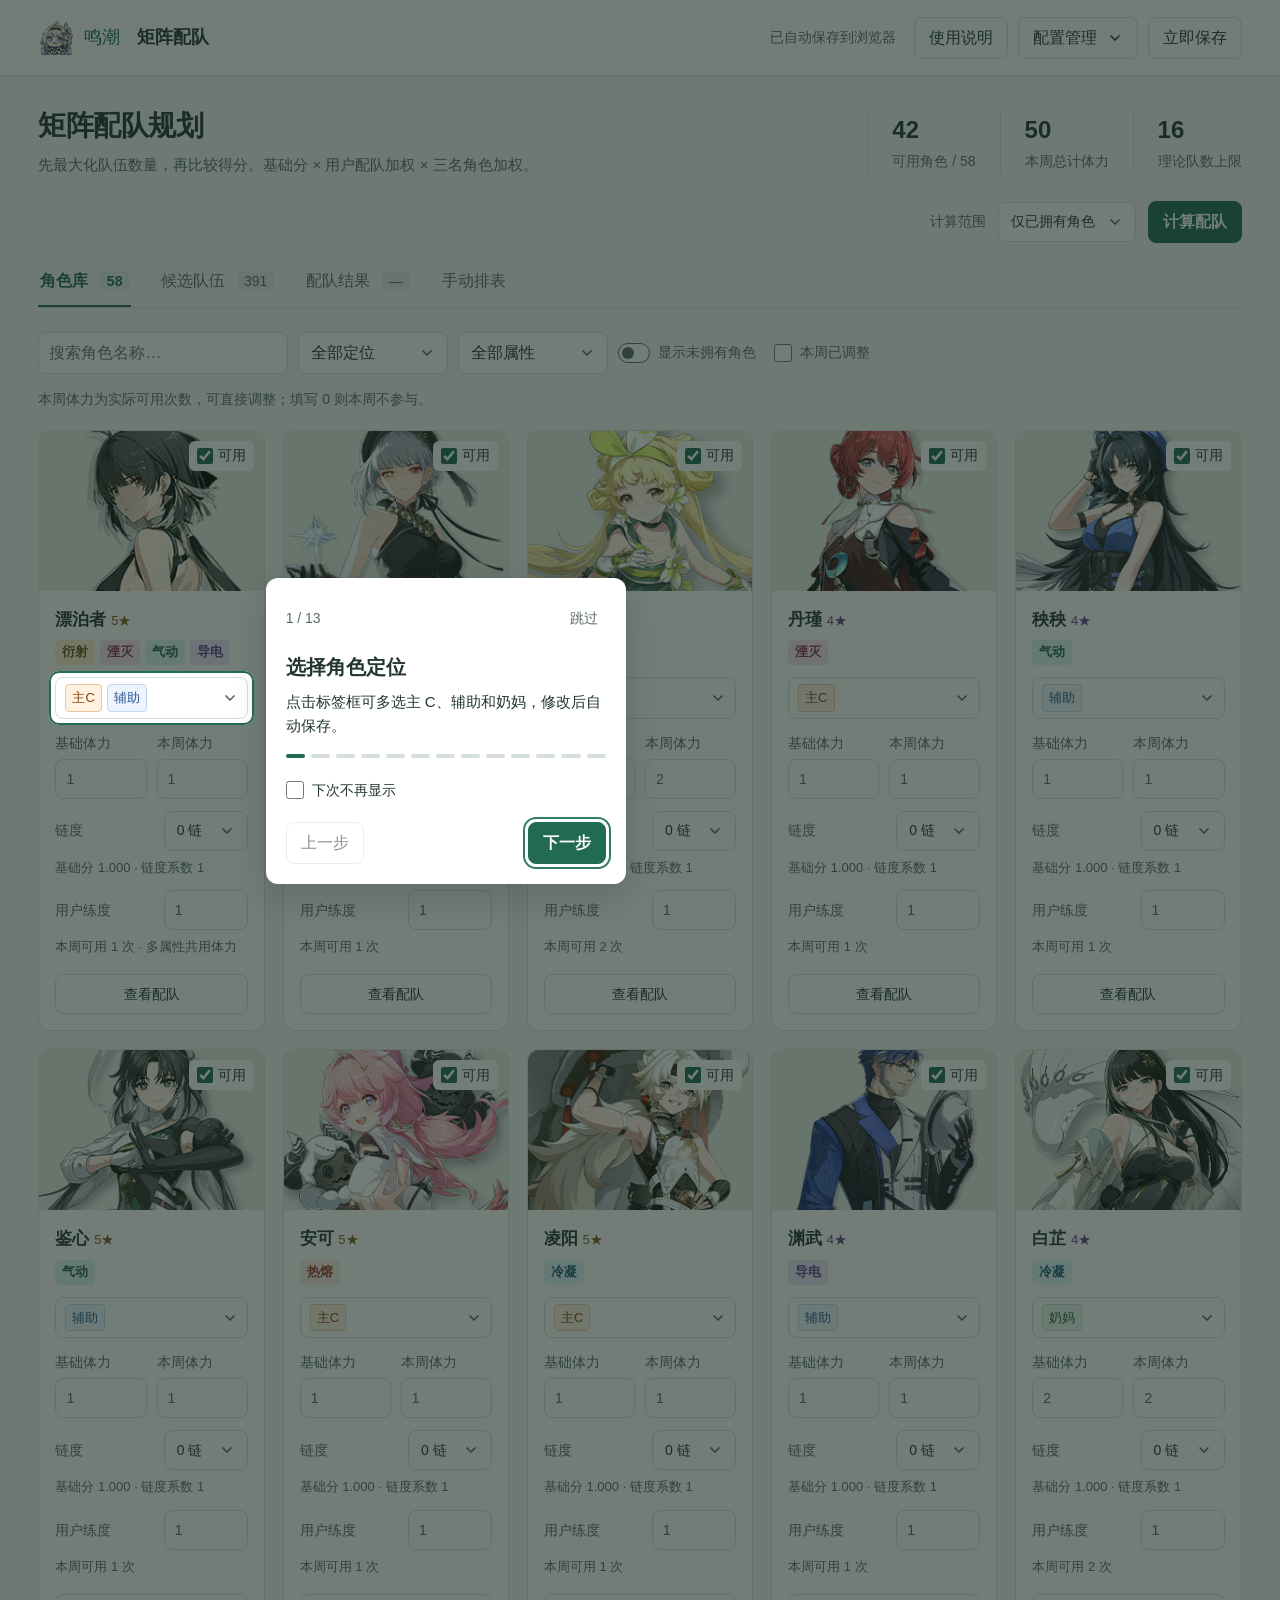
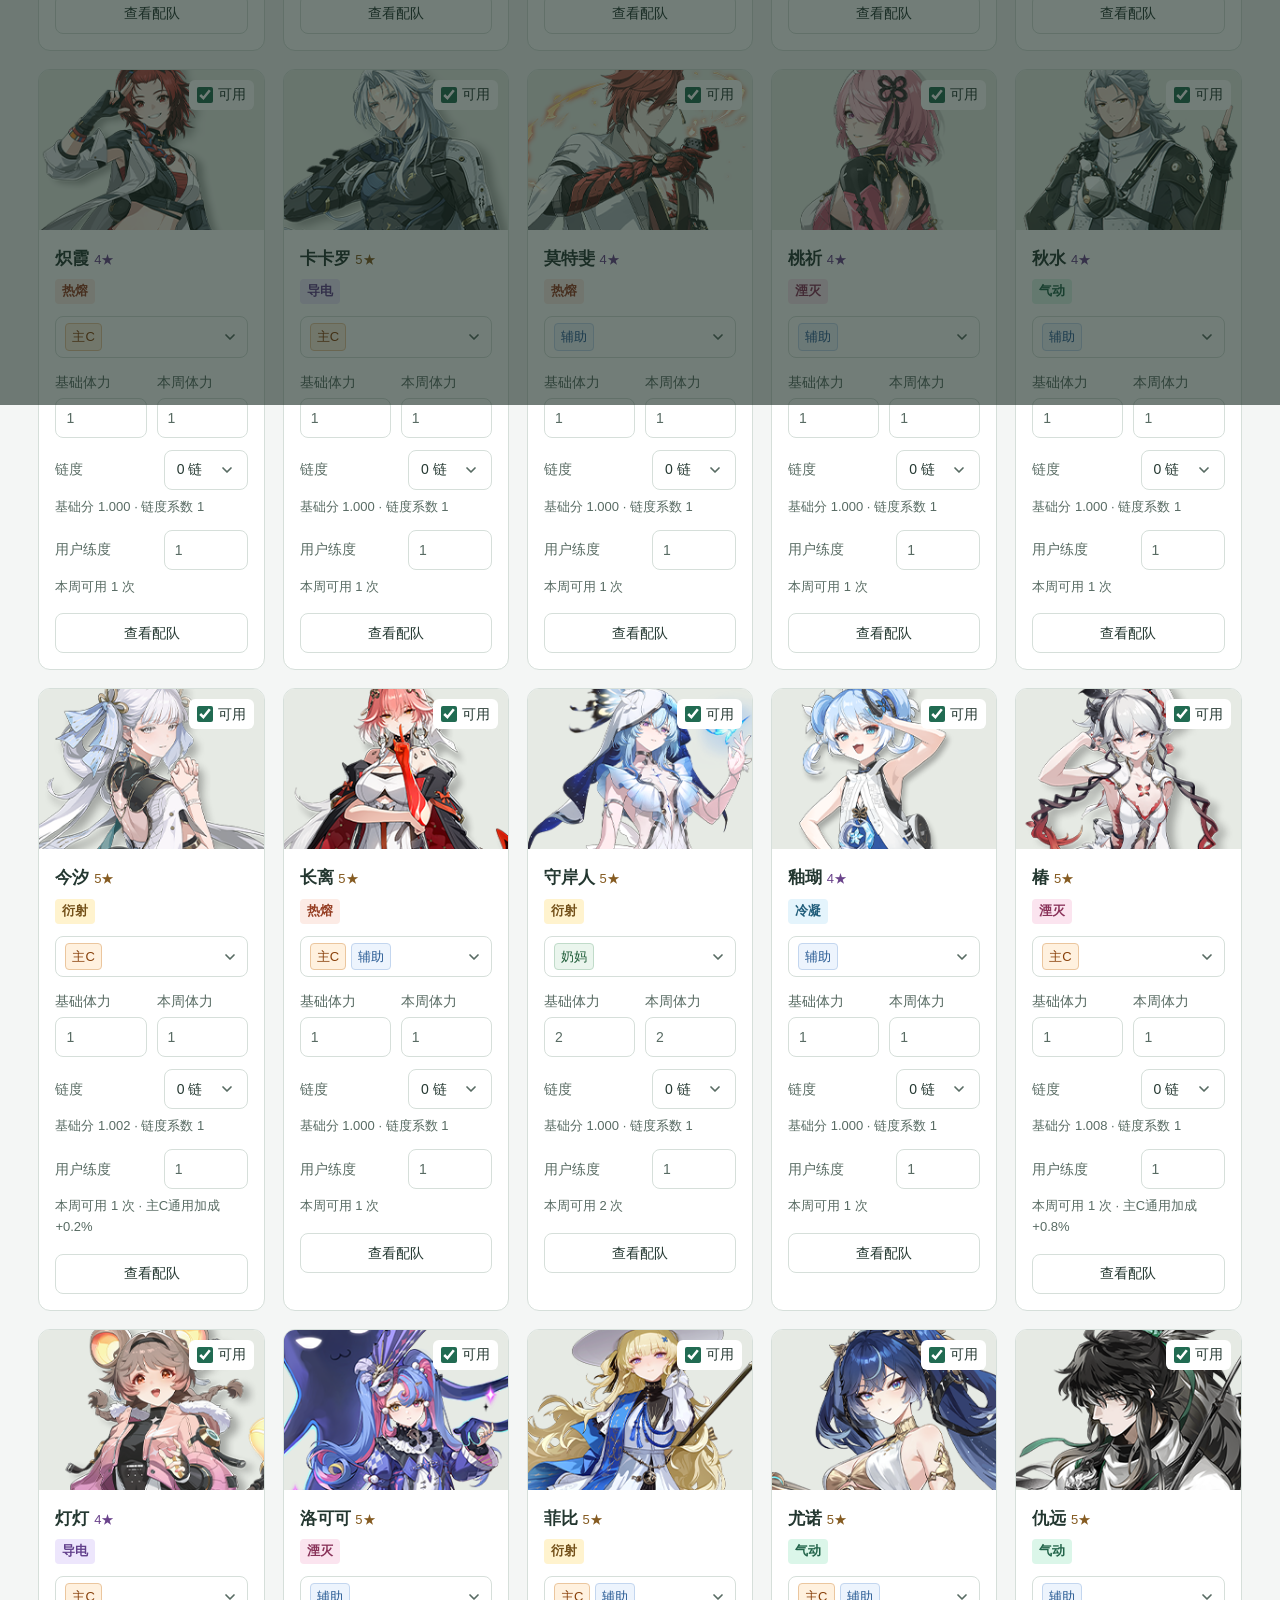
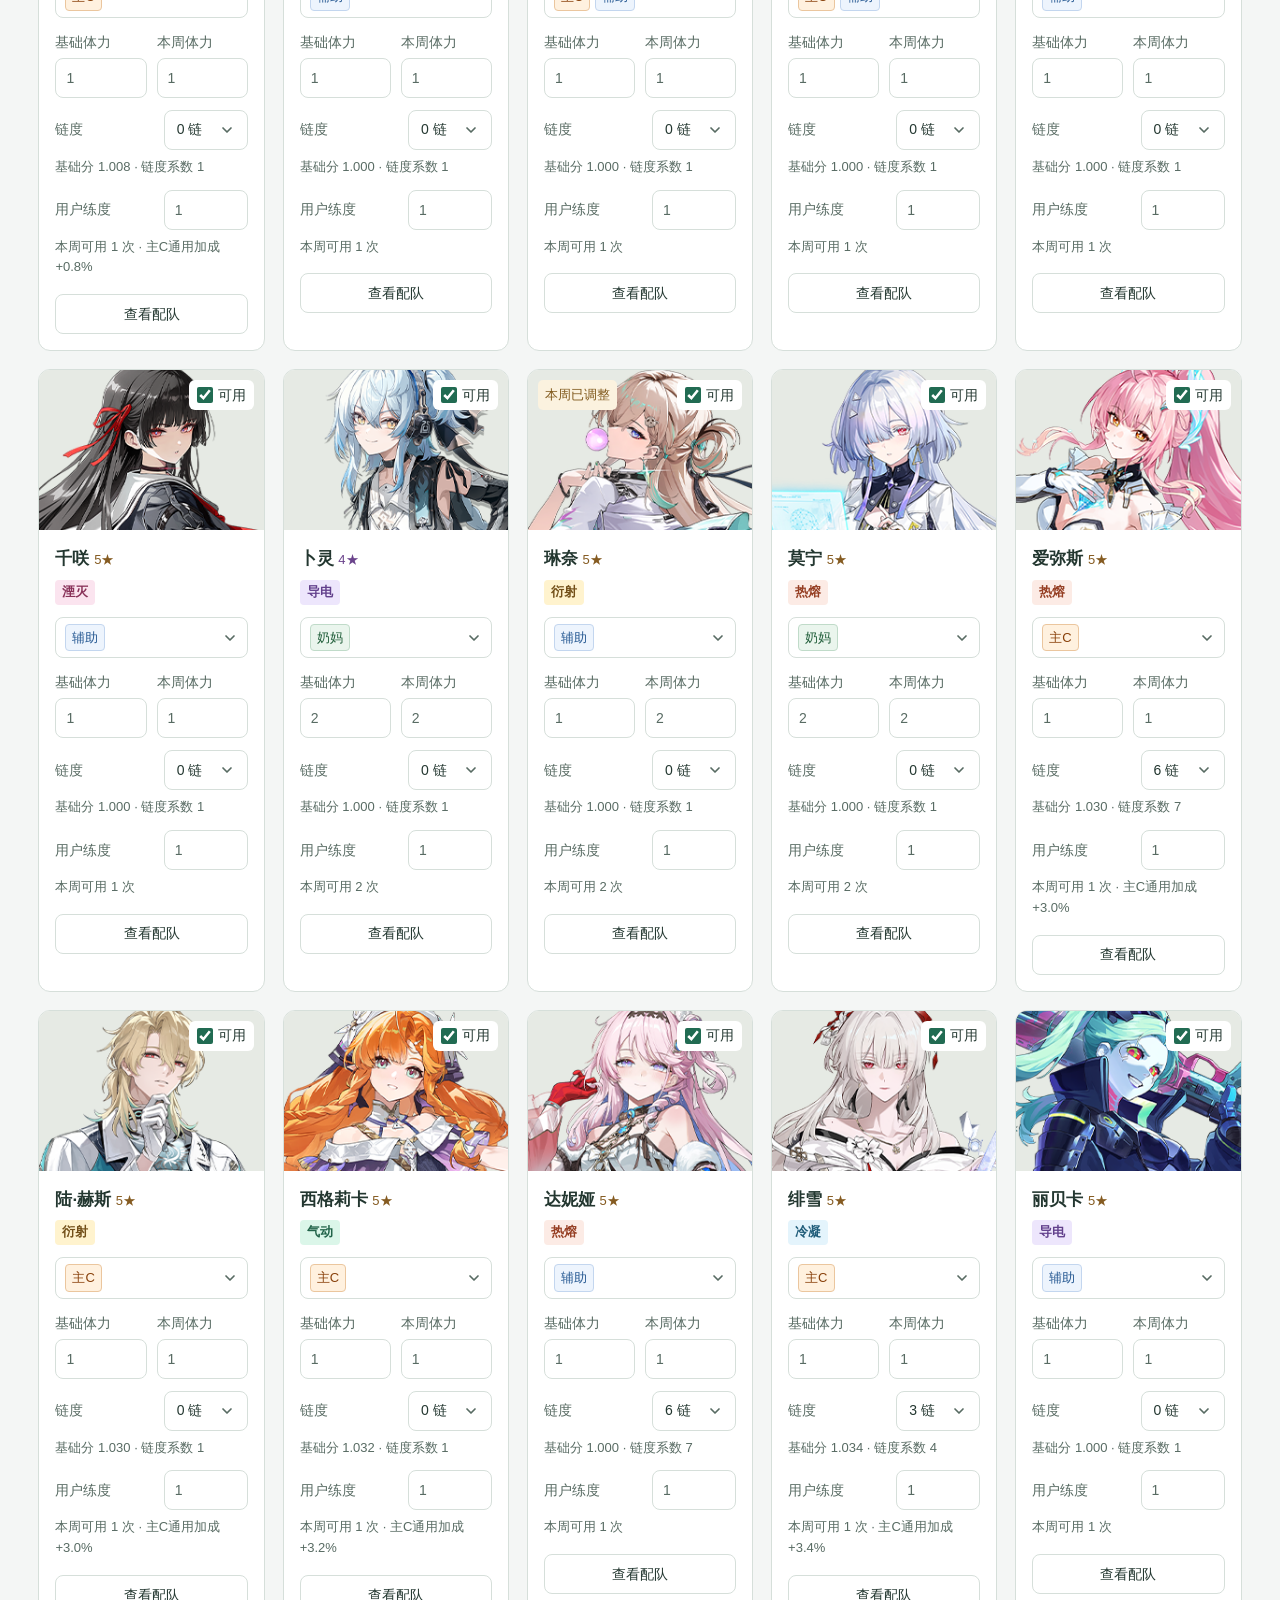
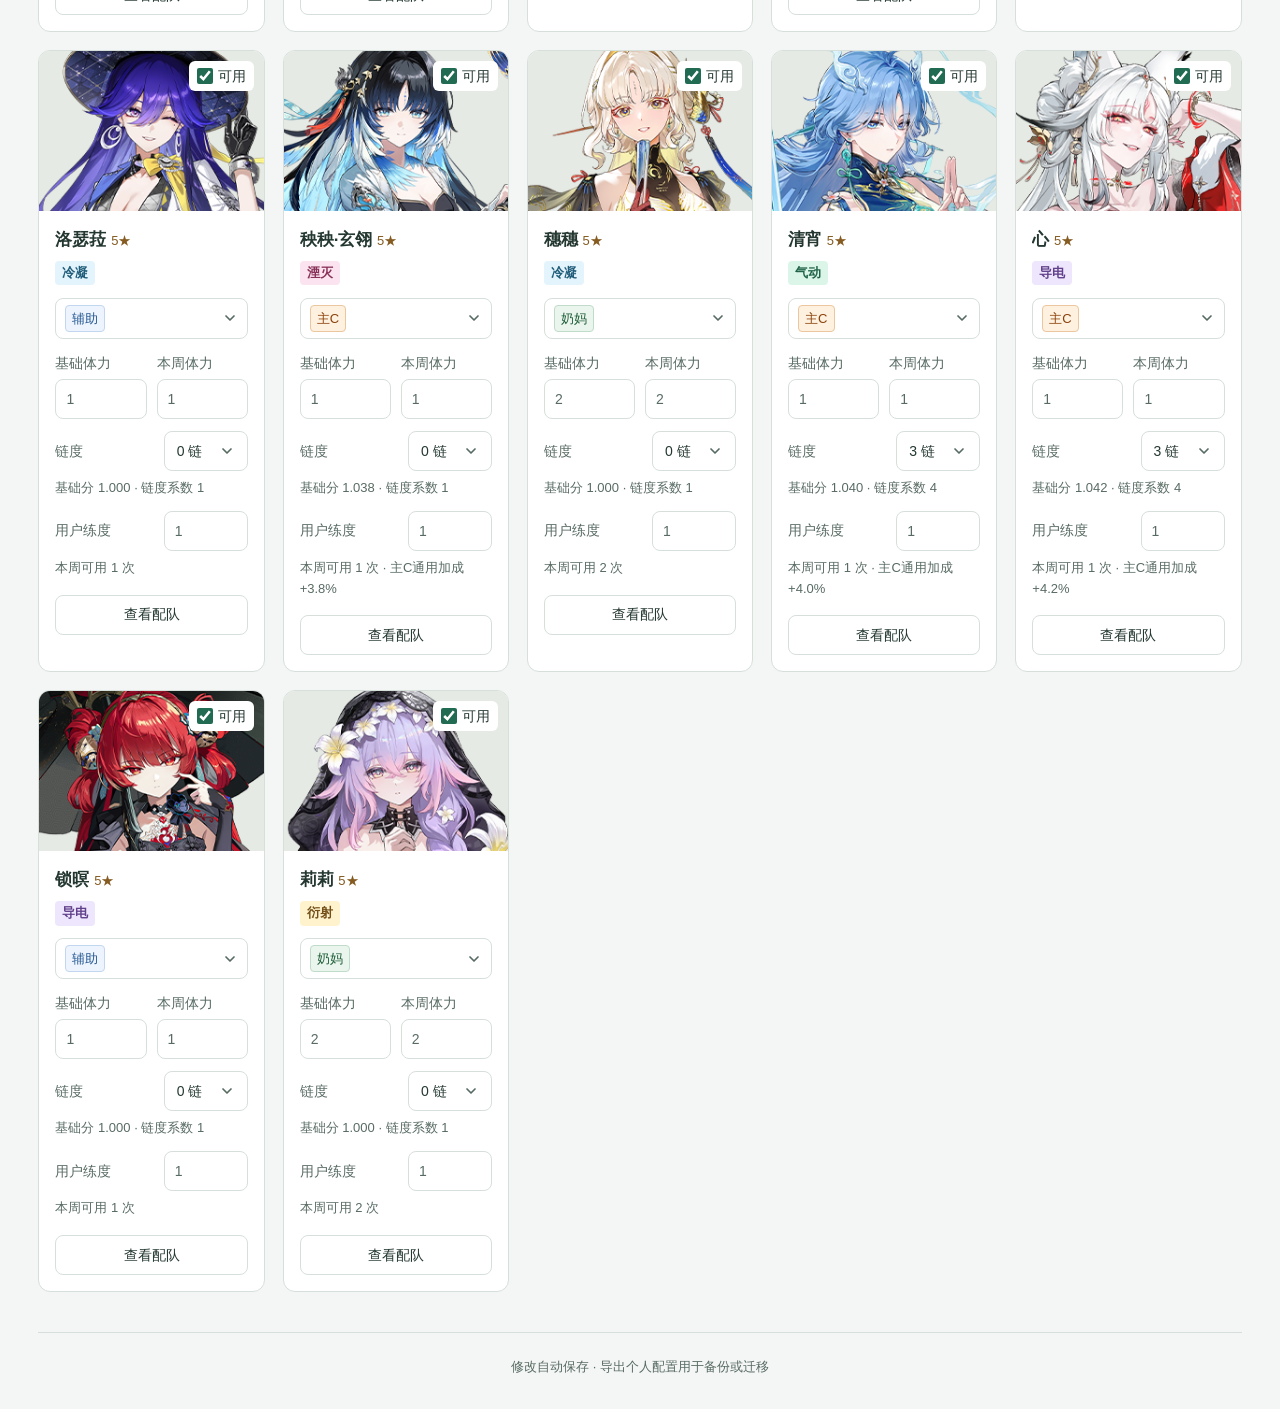
==== commit e885ed66: "Release v2.0.1: ownership indicators and schedule layout" ====
--- a/web/team_planner/index.html
+++ b/web/team_planner/index.html
@@ -25,9 +25,10 @@
 <div class="schedule-topbar">
 <div class="schedule-heading"><h2>手动排表</h2><p id="schedule-help" hidden></p><div id="schedule-status" class="schedule-status" role="status" aria-live="polite"></div></div>
 <div class="schedule-toolbar">
+<label class="filter-toggle schedule-budget-toggle" title="关闭时，含未拥有角色的整支队伍不计体力"><input id="schedule-count-unowned" type="checkbox" role="switch">未拥有队伍计入体力</label>
 <label class="schedule-plan-label"><span class="sr-only">选择排表</span><select id="schedule-select" aria-label="选择排表"></select></label>
 <button id="schedule-rename" type="button" aria-label="重命名排表" title="重命名排表"><svg viewBox="0 0 16 16" width="14" height="14" aria-hidden="true"><path d="m10 3 3 3M3 10l7-7a2 2 0 0 1 3 3l-7 7H3v-3Z" fill="none" stroke="currentColor" stroke-width="1.5" stroke-linejoin="round"/></svg></button><input id="schedule-name" aria-label="排表名称" maxlength="60" placeholder="排表名称" hidden>
-<div class="schedule-actions"><button id="schedule-new" type="button">新建空表</button><button id="schedule-copy" type="button">复制排表</button><button id="schedule-share" type="button">排表代码</button><button id="schedule-undo" type="button" disabled>撤销</button><button id="schedule-delete" type="button" class="danger">删除排表</button></div>
+<div class="schedule-actions"><button id="schedule-new" type="button">新建空表</button><button id="schedule-copy" type="button">复制排表</button><button id="schedule-share" type="button">排表代码</button><button id="schedule-compact" type="button" title="将各行队伍靠左排列，并移除多余空列">收紧空位</button><button id="schedule-undo" type="button" disabled>撤销</button><button id="schedule-delete" type="button" class="danger">删除排表</button></div>
 </div>
 </div>
 <div class="schedule-workspace">
@@ -38,15 +39,12 @@
 </section>
 <div id="schedule-resizer" class="schedule-resizer" role="separator" tabindex="0" aria-label="调整角色模板与排表宽度" aria-orientation="vertical" aria-valuemin="30" aria-valuemax="60" aria-valuenow="40" aria-controls="schedule-card-bank schedule-table" title="拖动调整左右宽度，方向键微调，双击恢复 4:6"></div>
 <section class="schedule-board" aria-label="手动队伍排表">
-<div id="schedule-table-controls" class="schedule-table-controls"><p class="hint">行头 + 格内角色 = 一队</p><button id="schedule-compact" type="button" title="将各行队伍靠左排列，并移除多余空列">收紧空位</button></div>
 <div id="schedule-grid-shell" class="schedule-grid-shell">
-<div class="schedule-scroll" role="region" aria-label="队伍排表"><table id="schedule-table" class="schedule-table"><caption class="sr-only">行头可空或固定最多两人，每格与行头合计三人为一队。表格右侧与底部可添加行列，行列标题菜单可插入、移动、删除。</caption></table></div>
-<button id="schedule-add-column" class="schedule-edge-add schedule-edge-column" type="button" aria-label="添加列" title="在末尾添加一列"><svg viewBox="0 0 16 16" aria-hidden="true"><path d="M8 3v10M3 8h10"/></svg></button>
-<button id="schedule-add-row" class="schedule-edge-add schedule-edge-row" type="button" aria-label="添加行" title="在末尾添加一行"><svg viewBox="0 0 16 16" aria-hidden="true"><path d="M8 3v10M3 8h10"/></svg><span>添加行</span></button>
+<div class="schedule-scroll" role="region" aria-label="队伍排表"><table id="schedule-table" class="schedule-table"><caption class="sr-only">行头可空或固定最多两人，每格与行头合计三人为一队。悬停行列标题可在相邻位置添加；标题菜单可插入、移动、删除。</caption></table></div>
+</div>
+</section>
 </div>
 <div id="schedule-grid-menu" class="schedule-grid-menu" role="menu" aria-label="行列操作" hidden></div>
-</section>
-</div>
 </section>
 <footer>修改自动保存 · 导出个人配置用于备份或迁移</footer>
 </main>
--- a/web/team_planner/schedule.css
+++ b/web/team_planner/schedule.css
@@ -69,6 +69,9 @@
 .schedule-character-card.card-exhausted .schedule-card-info>span{color:#5b6860}
 .schedule-character-card.card-over{background:var(--schedule-error-bg);border-color:var(--schedule-error-line);color:var(--schedule-error-ink)}
 .schedule-character-card.card-over .schedule-card-info>span{color:var(--schedule-error-ink)}
+.schedule-character-card.card-unowned{border:2px dashed #a66013}
+.schedule-card-bank .schedule-character-card.card-unowned{padding:3px}
+.schedule-board .schedule-character-card.card-unowned{padding:2px}
 .schedule-character-card:hover,.schedule-character-card.card-selected{outline:2px solid var(--accent);outline-offset:1px}
 .schedule-character-card:active{cursor:grabbing}
 .schedule-character-card:focus-visible{outline:3px solid var(--accent);outline-offset:2px}
@@ -79,16 +82,9 @@
 .schedule-warnings>div{display:flex;flex-wrap:wrap;gap:5px;margin:6px 0}
 .schedule-warnings b{font-variant-numeric:tabular-nums;margin-left:4px}
 .schedule-warnings p{margin:0;font-size:12px;line-height:1.5}
-.schedule-table-controls{display:flex;align-items:center;justify-content:space-between;flex-wrap:wrap;gap:8px;margin-bottom:0}
-.schedule-table-controls p{margin:0;font-size:12px}
-.schedule-table-controls>div{display:flex;gap:5px;flex-wrap:wrap}
-.schedule-table-controls button{min-height:20px;padding:0 6px;font-size:12px;border-color:transparent;background:transparent}
-.schedule-grid-shell{position:relative;padding-right:26px}
-.schedule-edge-add{display:flex;align-items:center;justify-content:center;gap:4px;min-height:24px;padding:2px;border:1px dashed #8eaaa0;border-radius:5px;background:transparent;color:var(--muted);font-size:12px}
-.schedule-edge-add svg{width:14px;height:14px;fill:none;stroke:currentColor;stroke-width:1.5;stroke-linecap:round}
-.schedule-edge-add:hover{background:var(--soft);color:var(--accent);border-color:var(--accent)}
-.schedule-edge-column{position:absolute;right:0;top:0;width:22px;height:44px}
-.schedule-edge-row{width:100%;min-height:22px;padding:1px 2px;margin-top:2px}
+.schedule-budget-toggle{font-size:12px;min-height:30px;gap:6px}
+.schedule-toolbar .schedule-budget-toggle input[role=switch]{width:32px;height:20px;min-height:20px;padding:0;margin:0}
+.schedule-grid-shell{position:relative}
 .schedule-table [data-row-header],.schedule-table [data-column-header]{position:relative}
 .schedule-insert-handle{position:absolute;z-index:4;display:grid;place-items:center;width:20px;height:20px;min-height:20px;padding:2px;border:1px solid #8eaaa0;border-radius:50%;background:var(--paper);color:var(--accent);opacity:0;pointer-events:none;transition:opacity 100ms ease-out}
 .schedule-insert-handle svg{width:14px;height:14px;fill:none;stroke:currentColor;stroke-width:1.5;stroke-linecap:round}
@@ -157,21 +153,22 @@
 .schedule-inline-form .select-trigger{min-height:28px;padding:3px 5px;font-size:12px}
 .schedule-inline-form .select-value{min-width:0}
 .schedule-legend{margin:8px 0 0;font-size:12px;line-height:1.5}
-@media(min-width:1100px){
+@media(min-width:1000px){
  .schedule-card-bank .schedule-character-card{gap:4px;padding:4px;min-height:52px}
  .schedule-card-bank img{width:40px;height:40px}
  .schedule-card-bank .schedule-card-info strong{font-size:13px}
  .schedule-card-bank .schedule-card-info>span{font-size:11px}
 }
-@media(min-width:1100px) and (max-height:920px){
+@media(min-width:1000px) and (max-height:920px){
  .schedule-card-bank .schedule-character-card{min-height:44px;padding:3px}
+ .schedule-card-bank .schedule-character-card.card-unowned{padding:2px}
  .schedule-card-bank img{width:36px;height:36px}
  .schedule-board .schedule-card-info>span{position:absolute;width:1px;height:1px;overflow:hidden;clip-path:inset(50%)}
  .schedule-board .schedule-card-pick{min-height:60px}
  .schedule-board .schedule-character-card{min-height:68px}
  .schedule-fixed-cards>.schedule-fixed-target{min-height:68px}
 }
-@media(max-width:1099px){
+@media(max-width:999px){
  .schedule-workspace{grid-template-columns:1fr}
  .schedule-resizer{display:none}
  .schedule-template-grid{grid-template-columns:repeat(2,minmax(0,1fr))}
